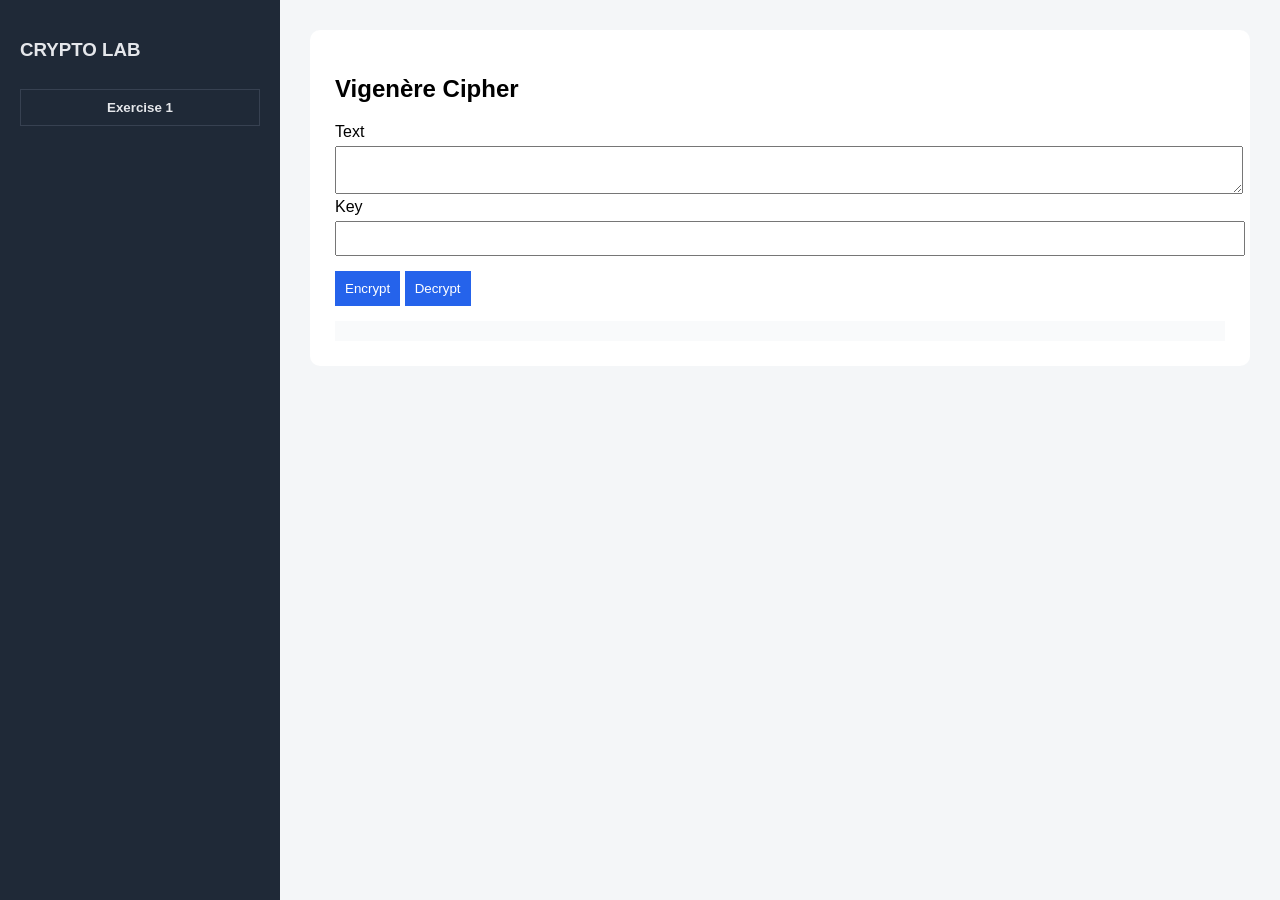
==== index.html @ 4bbce337 "ex1" ====
<!DOCTYPE html>
<html lang="en">
<head>
<meta charset="UTF-8">
<title>Crypto Lab</title>
<link rel="stylesheet" href="css/style.css">
</head>

<body>

<div class="sidebar">
  <h3>CRYPTO LAB</h3>
  <div class="dropdown" id="exercise1">
    <button class="dropdown-toggle" onclick="toggleDropdown('exercise1')">Exercise 1</button>
    <div class="dropdown-menu">
      <button class="topic-btn" onclick="selectTopic('vig','Vigenère', this)">Vigenère</button>
      <button class="topic-btn" onclick="selectTopic('aff','Affine', this)">Affine</button>
      <button class="topic-btn" onclick="selectTopic('pf','Playfair', this)">Playfair</button>
      <button class="topic-btn" onclick="selectTopic('fermat','Fermat', this)">Fermat</button>
    </div>
  </div>
</div>

<div class="content">

<!-- Vigenere -->
<div id="vig" class="cipher-box">
<h2>Vigenère Cipher</h2>
<label>Text</label>
<textarea id="vigText"></textarea>
<label>Key</label>
<input id="vigKey">
<button class="action" onclick="vigEncrypt()">Encrypt</button>
<button class="action" onclick="vigDecrypt()">Decrypt</button>
<div class="output" id="vigOut"></div>
</div>

<!-- Affine -->
<div id="aff" class="cipher-box">
<h2>Affine Cipher</h2>
<label>Text</label>
<textarea id="affText"></textarea>
<label>a</label>
<input id="aKey" type="number">
<label>b</label>
<input id="bKey" type="number">
<button class="action" onclick="affEncrypt()">Encrypt</button>
<button class="action" onclick="affDecrypt()">Decrypt</button>
<div class="output" id="affOut"></div>
</div>

<!-- Playfair -->
<div id="pf" class="cipher-box">
<h2>Playfair Cipher</h2>
<label>Text</label>
<textarea id="pfText"></textarea>
<label>Key</label>
<input id="pfKey">
<button class="action" onclick="pfEncrypt()">Encrypt</button>
<div class="output" id="pfOut"></div>
</div>

<!-- Fermat -->
<div id="fermat" class="cipher-box">
<h2>Fermat's Little Theorem</h2>
<label>a</label>
<input type="number" id="fermatA">
<label>Prime p</label>
<input type="number" id="fermatP">
<button class="action" onclick="runFermat()">Verify</button>
<div class="output" id="fermatResult"></div>
<div class="output" id="fermatSteps"></div>
</div>

</div>

<script src="js/main.js"></script>
<script src="js/vigenere.js"></script>
<script src="js/affine.js"></script>
<script src="js/playfair.js"></script>
<script src="js/fermat.js"></script>

</body>
</html>
---- css/style.css ----
:root {
  --bg-main: #f4f6f8;
  --bg-sidebar: #1f2937;
  --bg-card: #ffffff;
  --accent: #2563eb;
  --accent-hover: #1e40af;
  --border: #d1d5db;
  --text-light: #e5e7eb;
}

body {
  margin: 0;
  font-family: Arial;
  display: flex;
  height: 100vh;
  background: var(--bg-main);
}

.sidebar {
  width: 240px;
  background: var(--bg-sidebar);
  padding: 20px;
  color: var(--text-light);
}

.sidebar button {
  width: 100%;
  padding: 10px;
  margin: 10px 0;
  background: transparent;
  color: var(--text-light);
  border: 1px solid #374151;
  cursor: pointer;
}

.sidebar button:hover {
  background: var(--accent);
}

.dropdown {
  position: relative;
}

.dropdown-menu {
  display: none;
  margin-top: 8px;
}

.dropdown:hover .dropdown-menu {
  display: block;
}

.dropdown.open .dropdown-menu {
  display: block;
}

.dropdown-toggle {
  font-weight: 600;
}

.dropdown-menu .topic-btn {
  margin: 6px 0;
  border-color: #334155;
}

.dropdown-menu .topic-btn.active {
  background: var(--accent);
  border-color: var(--accent);
}

.content {
  flex: 1;
  padding: 30px;
}

.cipher-box {
  display: none;
  background: var(--bg-card);
  padding: 25px;
  border-radius: 10px;
}

textarea, input {
  width: 100%;
  padding: 8px;
  margin-top: 5px;
}

button.action {
  margin-top: 15px;
  padding: 10px;
  background: var(--accent);
  color: white;
  border: none;
  cursor: pointer;
}

.output {
  margin-top: 15px;
  background: #f9fafb;
  padding: 10px;
  white-space: pre-wrap;
  font-family: monospace;
}
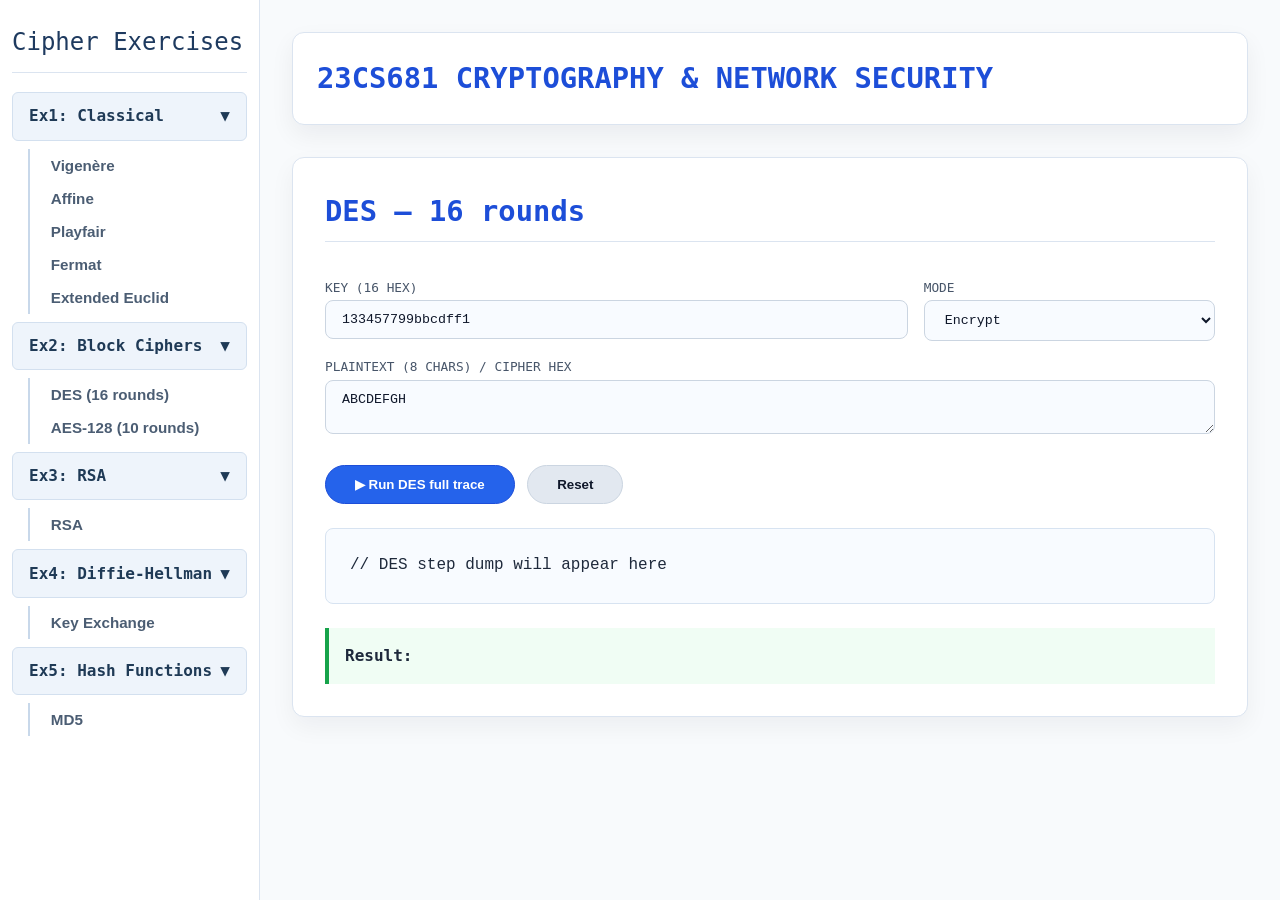
==== commit 18721981: "first commit" ====
--- a/index.html
+++ b/index.html
@@ -1,84 +1,181 @@
 <!DOCTYPE html>
 <html lang="en">
 <head>
-<meta charset="UTF-8">
-<title>Crypto Lab</title>
-<link rel="stylesheet" href="css/style.css">
+    <meta charset="UTF-8">
+    <meta name="viewport" content="width=device-width, initial-scale=1.0">
+    <title>DES · AES · Classical · RSA · complete step‑by‑step</title>
+    <link rel="stylesheet" href="css/styles.css">
 </head>
+<body>
+<div class="app">
+    <div class="sidebar">
+        <h2> Cipher Exercises</h2>
+        <div class="ex-group">
+            <div class="ex-header" onclick="toggleSub(this)">Ex1: Classical  <span class="arrow">▼</span></div>
+            <div class="submenu show">
+                <button class="cipher-btn" onclick="showCipher('vigenere')">Vigenère</button>
+                <button class="cipher-btn" onclick="showCipher('affine')">Affine</button>
+                <button class="cipher-btn" onclick="showCipher('playfair')">Playfair</button>
+                <button class="cipher-btn" onclick="showCipher('fermat')">Fermat</button>
+                <button class="cipher-btn" onclick="showCipher('euclid')">Extended Euclid</button>
+            </div>
+        </div>
+        <div class="ex-group">
+            <div class="ex-header" onclick="toggleSub(this)">Ex2: Block Ciphers  <span class="arrow">▼</span></div>
+            <div class="submenu show">
+                <button class="cipher-btn" onclick="showCipher('des')">DES (16 rounds)</button>
+                <button class="cipher-btn" onclick="showCipher('aes')">AES-128 (10 rounds)</button>
+            </div>
+        </div>
+        <div class="ex-group">
+            <div class="ex-header" onclick="toggleSub(this)">Ex3: RSA <span class="arrow">▼</span></div>
+            <div class="submenu show">
+                <button class="cipher-btn" onclick="showCipher('rsa')">RSA </button>
+            </div>
+        </div>
+        <div class="ex-group">
+            <div class="ex-header" onclick="toggleSub(this)">Ex4: Diffie-Hellman <span class="arrow">▼</span></div>
+            <div class="submenu show">
+                <button class="cipher-btn" onclick="showCipher('diffie')">Key Exchange</button>
+            </div>
+        </div>
+        <div class="ex-group">
+            <div class="ex-header" onclick="toggleSub(this)">Ex5: Hash Functions <span class="arrow">▼</span></div>
+            <div class="submenu show">
+                <button class="cipher-btn" onclick="showCipher('md5')">MD5</button>
+            </div>
+        </div>
+    </div>
 
-<body>
+    <div class="main">
+        <div class="header-panel">
+            <h1>23CS681 CRYPTOGRAPHY & NETWORK SECURITY</h1>
+        </div>
 
-<div class="sidebar">
-  <h3>CRYPTO LAB</h3>
-  <div class="dropdown" id="exercise1">
-    <button class="dropdown-toggle" onclick="toggleDropdown('exercise1')">Exercise 1</button>
-    <div class="dropdown-menu">
-      <button class="topic-btn" onclick="selectTopic('vig','Vigenère', this)">Vigenère</button>
-      <button class="topic-btn" onclick="selectTopic('aff','Affine', this)">Affine</button>
-      <button class="topic-btn" onclick="selectTopic('pf','Playfair', this)">Playfair</button>
-      <button class="topic-btn" onclick="selectTopic('fermat','Fermat', this)">Fermat</button>
+        <!-- ========== EX1: CLASSICAL  ========== -->
+        <!-- Vigenère -->
+        <div id="vigenere-box" class="cipher-box">
+            <h3>Vigenère Cipher</h3>
+            <label>Plaintext</label><input id="vig-text" value="CIPHER">
+            <label>Key (letters only)</label><input id="vig-key" value="KEY">
+            <button class="primary" onclick="vigenereEncrypt()">Encrypt</button>
+            <button onclick="vigenereDecrypt()">Decrypt</button>
+            <div id="vig-steps" class="steps-panel">// Vigenère steps</div>
+            <div id="vig-out" class="result-box">Result: </div>
+        </div>
+
+        <!-- Affine -->
+        <div id="affine-box" class="cipher-box">
+            <h3>Affine Cipher (encrypt only)</h3>
+            <label>a (must be coprime to 26)</label><input id="aff-a" value="9">
+            <label>b</label><input id="aff-b" value="6">
+            <label>Plaintext (A-Z)</label><textarea id="aff-text" rows="2">HELLO</textarea>
+            <button class="primary" onclick="affineEncrypt()">Encrypt</button>
+            <div id="aff-steps" class="steps-panel">// Affine steps</div>
+            <div id="aff-out" class="result-box">Result: </div>
+        </div>
+
+        <!-- Playfair -->
+        <div id="playfair-box" class="cipher-box">
+            <h3>Playfair Cipher (5x5 matrix)</h3>
+            <label>Keyword</label><input id="pf-key" value="MONARCHY">
+            <label>Plaintext (A-Z, no J)</label><textarea id="pf-text" rows="2">INSTRUMENTS</textarea>
+            <button class="primary" onclick="playfairEncrypt()">Encrypt</button>
+            <div id="pf-matrix" class="matrix-display"></div>
+            <div id="pf-steps" class="steps-panel">// Playfair steps</div>
+            <div id="pf-out" class="result-box">Result: </div>
+        </div>
+
+        <!-- Fermat -->
+        <div id="fermat-box" class="cipher-box">
+            <h3>Fermat's Little Theorem</h3>
+            <label>Prime p</label><input id="fer-p" value="13">
+            <label>Integer a (not multiple of p)</label><input id="fer-a" value="5">
+            <button class="primary" onclick="fermatCalc()">Compute a^(p-1) mod p</button>
+            <div id="fer-steps" class="steps-panel">// Fermat steps</div>
+            <div id="fer-out" class="result-box">Result: </div>
+        </div>
+
+        <!-- Extended Euclid -->
+        <div id="euclid-box" class="cipher-box">
+            <h3>Extended Euclidean Algorithm</h3>
+            <label>a</label><input id="euc-a" value="5432">
+            <label>b</label><input id="euc-b" value="46">
+            <button class="primary" onclick="computeEuclid()">Compute GCD & coefficients</button>
+            <div id="euc-steps" class="steps-panel">// Extended Euclid steps</div>
+            <div id="euc-out" class="result-box">Result: </div>
+        </div>
+
+        <!-- ========== EX2: DES  ========== -->
+        <div id="des-box" class="cipher-box active">
+            <h3>DES – 16 rounds </h3>
+            <div style="display:flex; gap:1rem;">
+                <div style="flex:2"><label>Key (16 hex)</label><input id="des-key" value="133457799bbcdff1"></div>
+                <div style="flex:1"><label>Mode</label><select id="des-mode"><option value="encrypt">Encrypt</option><option value="decrypt">Decrypt</option></select></div>
+            </div>
+            <label>Plaintext (8 chars) / cipher hex</label><textarea id="des-input" rows="2">ABCDEFGH</textarea>
+            <div class="btn-group">
+                <button class="primary" onclick="runDesFullTrace()">▶ Run DES full trace</button>
+                <button onclick="resetDesTrace()">Reset</button>
+            </div>
+            <div id="des-steps" class="steps-panel">// DES step dump will appear here</div>
+            <div id="des-out" class="result-box">Result: </div>
+        </div>
+
+        <!-- ========== EX2: AES-128  ========== -->
+        <div id="aes-box" class="cipher-box">
+            <h3>AES-128 – 10 rounds </h3>
+            <div style="display:flex; gap:1rem;">
+                <div style="flex:2"><label>Key (32 hex)</label><input id="aes-key" value="2b7e151628aed2a6abf7158809cf4f3c"></div>
+                <div style="flex:1"><label>Mode</label><select id="aes-mode"><option value="encrypt">Encrypt</option><option value="decrypt">Decrypt</option></select></div>
+            </div>
+            <label>Plaintext (16 bytes) / cipher hex</label><textarea id="aes-input" rows="2">Hello, AES-128!</textarea>
+            <div class="btn-group">
+                <button class="primary" onclick="runAesFullTrace()">▶ Run AES full trace</button>
+                <button onclick="resetAesTrace()">Reset</button>
+            </div>
+            <div id="aes-steps" class="steps-panel">// AES step dump (matrix & MixColumns detail) will appear here</div>
+            <div id="aes-out" class="result-box">Result: </div>
+        </div>
+
+        <!-- ========== EX3: RSA  ========== -->
+        <div id="rsa-box" class="cipher-box">
+            <h3>RSA </h3>
+            <label>Prime p</label><input id="rsa-p" value="61">
+            <label>Prime q</label><input id="rsa-q" value="53">
+            <label>Select e (coprime to φ)</label><input id="rsa-e" value="17">
+            <label>Message (number or text)</label><textarea id="rsa-m" rows="2">HELLO</textarea>
+            <button class="primary" onclick="runRSA()">▶ Run RSA full trace</button>
+            <div id="rsa-steps" class="steps-panel">// RSA steps will appear here</div>
+            <div id="rsa-out" class="result-box">Result: </div>
+        </div>
+
+        <!-- ========== EX4: DIFFIE-HELLMAN ========== -->
+        <div id="diffie-box" class="cipher-box">
+            <h3>Diffie-Hellman Key Exchange</h3>
+            <label>Public Prime (P)</label><input id="dh-p" value="23">
+            <label>Primitive Root (G)</label><input id="dh-g" value="5">
+            <label>Alice's Private Key (a)</label><input id="dh-a" value="6">
+            <label>Bob's Private Key (b)</label><input id="dh-b" value="15">
+            <div class="btn-group">
+                <button class="primary" onclick="runDiffieHellman()">Exchange Keys</button>
+                <button onclick="resetDiffieHellman()">Reset</button>
+            </div>
+            <div id="dh-steps" class="steps-panel">// Diffie-Hellman steps will appear here</div>
+            <div id="dh-out" class="result-box">Result: </div>
+        </div>
+
+        <!-- ========== EX5: MD5 ========== -->
+        <div id="md5-box" class="cipher-box">
+            <h3>MD5 Hash Function</h3>
+            <label>Message to Hash</label><input id="md5-message" value="hello world">
+            <button class="primary" onclick="computeMD5()">Compute MD5 Hash</button>
+            <div id="md5-steps" class="steps-panel">// MD5 steps</div>
+            <div id="md5-out" class="result-box">Result: </div>
+        </div>
     </div>
-  </div>
 </div>
 
-<div class="content">
-
-<!-- Vigenere -->
-<div id="vig" class="cipher-box">
-<h2>Vigenère Cipher</h2>
-<label>Text</label>
-<textarea id="vigText"></textarea>
-<label>Key</label>
-<input id="vigKey">
-<button class="action" onclick="vigEncrypt()">Encrypt</button>
-<button class="action" onclick="vigDecrypt()">Decrypt</button>
-<div class="output" id="vigOut"></div>
-</div>
-
-<!-- Affine -->
-<div id="aff" class="cipher-box">
-<h2>Affine Cipher</h2>
-<label>Text</label>
-<textarea id="affText"></textarea>
-<label>a</label>
-<input id="aKey" type="number">
-<label>b</label>
-<input id="bKey" type="number">
-<button class="action" onclick="affEncrypt()">Encrypt</button>
-<button class="action" onclick="affDecrypt()">Decrypt</button>
-<div class="output" id="affOut"></div>
-</div>
-
-<!-- Playfair -->
-<div id="pf" class="cipher-box">
-<h2>Playfair Cipher</h2>
-<label>Text</label>
-<textarea id="pfText"></textarea>
-<label>Key</label>
-<input id="pfKey">
-<button class="action" onclick="pfEncrypt()">Encrypt</button>
-<div class="output" id="pfOut"></div>
-</div>
-
-<!-- Fermat -->
-<div id="fermat" class="cipher-box">
-<h2>Fermat's Little Theorem</h2>
-<label>a</label>
-<input type="number" id="fermatA">
-<label>Prime p</label>
-<input type="number" id="fermatP">
-<button class="action" onclick="runFermat()">Verify</button>
-<div class="output" id="fermatResult"></div>
-<div class="output" id="fermatSteps"></div>
-</div>
-
-</div>
-
-<script src="js/main.js"></script>
-<script src="js/vigenere.js"></script>
-<script src="js/affine.js"></script>
-<script src="js/playfair.js"></script>
-<script src="js/fermat.js"></script>
-
+<script type="module" src="js/app.js"></script>
 </body>
 </html>
--- a/css/styles.css
+++ b/css/styles.css
@@ -0,0 +1,227 @@
+* { margin: 0; padding: 0; box-sizing: border-box; }
+
+body {
+    background: #f8fafc;
+    font-family: 'Segoe UI', Roboto, monospace;
+    color: #1e293b;
+    line-height: 1.5;
+}
+
+.app {
+    display: flex;
+    max-width: 1600px;
+    margin: 0 auto;
+}
+
+.sidebar {
+    width: 260px;
+    background: #ffffff;
+    border-right: 1px solid #dbe4f0;
+    padding: 1.5rem 0.75rem;
+    flex-shrink: 0;
+    height: 100vh;
+    overflow-y: auto;
+    position: sticky;
+    top: 0;
+}
+
+.sidebar h2 {
+    color: #1e3a5f;
+    border-bottom: 1px solid #dbe4f0;
+    padding-bottom: 0.75rem;
+    margin-bottom: 1.2rem;
+    font-weight: 500;
+}
+
+.ex-header {
+    background: #eef4fb;
+    border: 1px solid #d3e0ef;
+    padding: 0.7rem 1rem;
+    border-radius: 6px;
+    display: flex;
+    justify-content: space-between;
+    cursor: pointer;
+    margin: 0.5rem 0;
+    font-weight: 600;
+    color: #1f3a56;
+}
+
+.submenu {
+    margin-left: 1rem;
+    border-left: 2px solid #c8d8ea;
+    padding-left: 0.5rem;
+    display: none;
+}
+
+.submenu.show { display: block; }
+
+.cipher-btn {
+    width: 100%;
+    background: transparent;
+    border: none;
+    text-align: left;
+    padding: 0.5rem 0.8rem;
+    color: #4b5d73;
+    border-radius: 4px;
+    cursor: pointer;
+    font-size: 0.95rem;
+}
+
+.cipher-btn:hover { background: #e8f1fb; color: #0f172a; }
+
+.cipher-btn.active {
+    background: #dbeafe;
+    border-left: 4px solid #2563eb;
+    color: #0f172a;
+}
+
+.main {
+    flex: 1;
+    padding: 2rem;
+    max-width: 1200px;
+}
+
+.header-panel {
+    background: #ffffff;
+    border: 1px solid #dbe4f0;
+    padding: 1.5rem;
+    border-radius: 12px;
+    margin-bottom: 2rem;
+    box-shadow: 0 10px 25px rgba(15, 23, 42, 0.06);
+}
+
+.header-panel h1 { 
+    color: #1d4ed8; 
+    font-size: 1.8rem; 
+    font-weight: 600; 
+}
+
+.header-row { 
+    display: flex; 
+    gap: 2rem; 
+    color: #64748b; 
+    margin-top: 0.5rem; 
+}
+
+.cipher-box {
+    background: #ffffff;
+    border: 1px solid #dbe4f0;
+    padding: 2rem;
+    border-radius: 12px;
+    margin-top: 1.5rem;
+    display: none;
+    box-shadow: 0 10px 25px rgba(15, 23, 42, 0.05);
+}
+
+.cipher-box.active { display: block; }
+
+h3 { 
+    color: #1d4ed8; 
+    font-size: 1.8rem; 
+    margin-bottom: 1.2rem; 
+    border-bottom: 1px solid #dbe4f0; 
+    padding-bottom: 0.5rem; 
+}
+
+label { 
+    display: block; 
+    color: #475569; 
+    text-transform: uppercase; 
+    font-size: 0.8rem; 
+    margin: 1rem 0 0.2rem; 
+}
+
+input, textarea, select {
+    width: 100%;
+    background: #f8fbff;
+    border: 1px solid #cbd5e1;
+    color: #0f172a;
+    padding: 0.7rem 1rem;
+    border-radius: 8px;
+    font-family: 'Courier New', monospace;
+}
+
+.btn-group { 
+    display: flex; 
+    gap: 0.8rem; 
+    flex-wrap: wrap; 
+    margin: 1.5rem 0; 
+}
+
+button {
+    background: #e2e8f0;
+    border: 1px solid #cbd5e1;
+    color: #0f172a;
+    padding: 0.7rem 1.8rem;
+    border-radius: 30px;
+    font-weight: 600;
+    cursor: pointer;
+}
+
+button.primary { 
+    background: #2563eb; 
+    border-color: #1d4ed8; 
+    color: white; 
+}
+
+.steps-panel {
+    background: #f8fbff;
+    border: 1px solid #d7e3f1;
+    border-radius: 8px;
+    padding: 1.5rem;
+    font-family: 'Courier New', monospace;
+    white-space: pre-wrap;
+    line-height: 1.6;
+    max-height: 700px;
+    overflow: auto;
+    margin: 1.5rem 0;
+}
+
+.result-box {
+    background: #f0fdf4;
+    border-left: 4px solid #16a34a;
+    padding: 1rem;
+    font-weight: bold;
+}
+
+.matrix-display {
+    display: grid;
+    grid-template-columns: repeat(4, 1fr);
+    gap: 6px;
+    background: #eef4fb;
+    padding: 10px;
+    border-radius: 8px;
+    margin: 8px 0;
+    font-family: 'Courier New', monospace;
+}
+
+.matrix-cell {
+    background: #ffffff;
+    border: 1px solid #cbd5e1;
+    text-align: center;
+    padding: 4px;
+    border-radius: 4px;
+}
+
+.key-row { 
+    background: #fff7ed; 
+    padding: 0.8rem; 
+    margin: 0.5rem 0; 
+    border-left: 6px solid #f59e0b; 
+}
+
+table { 
+    width: 100%; 
+    border-collapse: collapse; 
+    margin: 10px 0; 
+    background: #ffffff; 
+}
+
+th, td { 
+    border: 1px solid #cbd5e1; 
+    padding: 6px; 
+    text-align: center; 
+    color: #1e293b; 
+}
+
+th { background: #e8f1fb; }
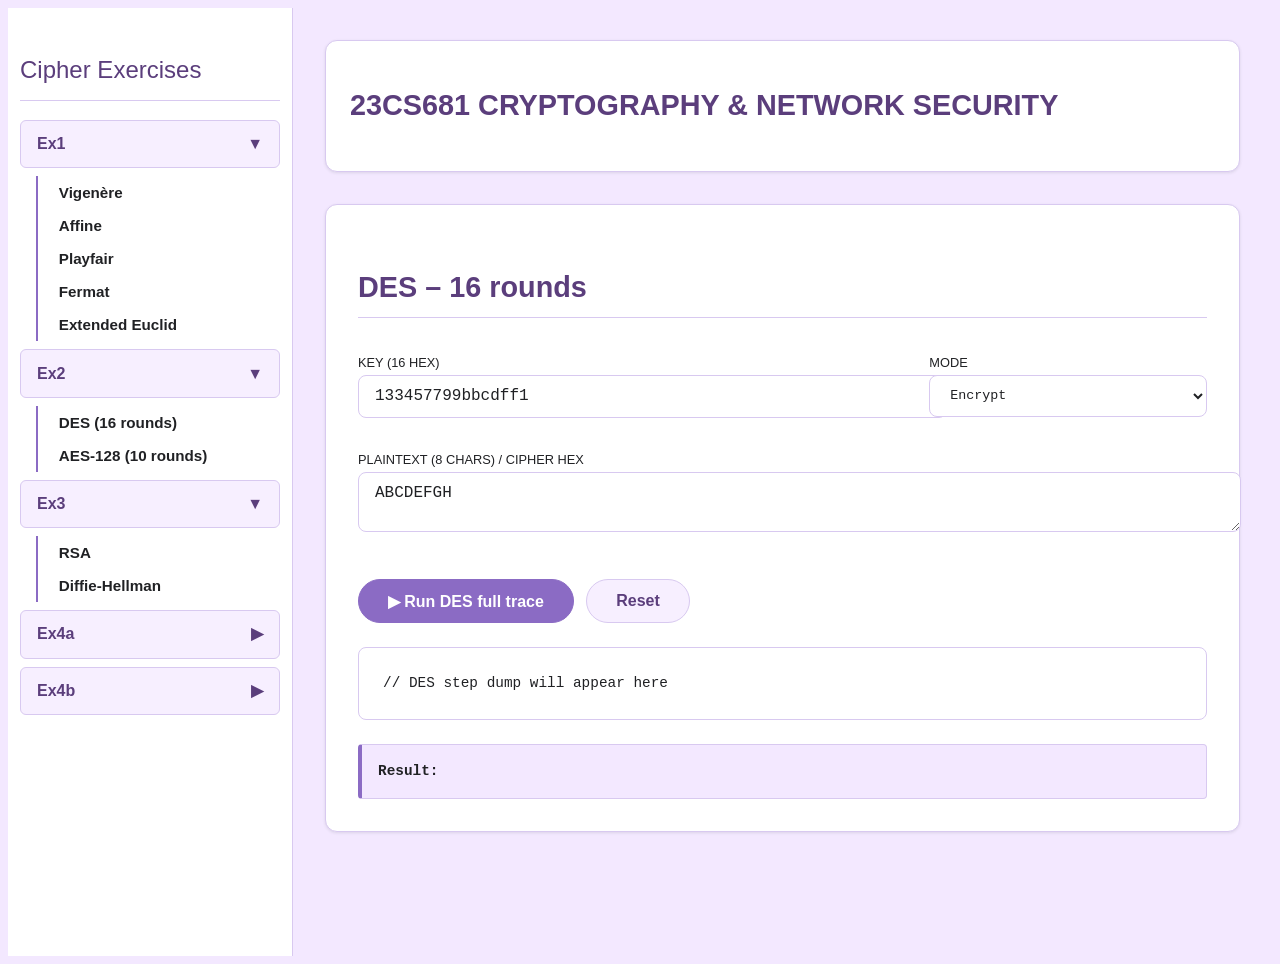
==== commit 4ab7a882: "Update index.html" ====
--- a/index.html
+++ b/index.html
@@ -4,14 +4,218 @@
     <meta charset="UTF-8">
     <meta name="viewport" content="width=device-width, initial-scale=1.0">
     <title>DES · AES · Classical · RSA · complete step‑by‑step</title>
-    <link rel="stylesheet" href="css/styles.css">
+    <style>
+        body {
+            background: #f3e8ff;
+            font-family: 'Roboto', sans-serif;
+            color: #202124;
+            line-height: 1.5;
+        }
+        .app {
+            display: flex;
+            max-width: 1600px;
+            margin: 0 auto;
+        }
+        .sidebar {
+            width: 260px;
+            background: #ffffff;
+            border-right: 1px solid #d8c9f0;
+            padding: 1.5rem 0.75rem;
+            flex-shrink: 0;
+            height: 100vh;
+            overflow-y: auto;
+            position: sticky;
+            top: 0;
+        }
+        .sidebar h2 {
+            color: #5b3e7c;
+            border-bottom: 1px solid #d8c9f0;
+            padding-bottom: 0.75rem;
+            margin-bottom: 1.2rem;
+            font-weight: 500;
+        }
+        .ex-header {
+            background: #f7efff;
+            border: 1px solid #d8c9f0;
+            padding: 0.7rem 1rem;
+            border-radius: 6px;
+            display: flex;
+            justify-content: space-between;
+            cursor: pointer;
+            margin: 0.5rem 0;
+            font-weight: 600;
+            color: #5b3e7c;
+        }
+        .submenu {
+            margin-left: 1rem;
+            border-left: 2px solid #8b6bc4;
+            padding-left: 0.5rem;
+            display: none;
+        }
+        .submenu.show { display: block; }
+        .cipher-btn {
+            width: 100%;
+            background: transparent;
+            border: none;
+            text-align: left;
+            padding: 0.5rem 0.8rem;
+            color: #202124;
+            border-radius: 4px;
+            cursor: pointer;
+            font-size: 0.95rem;
+        }
+        .cipher-btn:hover { background: #ede2ff; color: #5b3e7c; }
+        .cipher-btn.active {
+            background: #ede2ff;
+            border-left: 4px solid #8b6bc4;
+            color: #5b3e7c;
+        }
+        .main {
+            flex: 1;
+            padding: 2rem;
+            max-width: 1200px;
+        }
+        .header-panel {
+            background: #ffffff;
+            border: 1px solid #d8c9f0;
+            padding: 1.5rem;
+            border-radius: 12px;
+            margin-bottom: 2rem;
+            box-shadow: 0 1px 3px rgba(60, 64, 67, 0.12);
+        }
+        .header-panel h1 { color: #5b3e7c; font-size: 1.8rem; font-weight: 600; }
+        .header-row { display: flex; gap: 2rem; color: #5f6368; margin-top: 0.5rem; }
+        .cipher-box {
+            background: #ffffff;
+            border: 1px solid #d8c9f0;
+            padding: 2rem;
+            border-radius: 12px;
+            margin-top: 1.5rem;
+            display: none;
+            box-shadow: 0 1px 3px rgba(60, 64, 67, 0.12);
+        }
+        .cipher-box.active { display: block; }
+        h3 { color: #5b3e7c; font-size: 1.8rem; margin-bottom: 1.2rem; border-bottom: 1px solid #d8c9f0; padding-bottom: 0.5rem; }
+        label { display: block; color: #202124; text-transform: uppercase; font-size: 0.8rem; margin: 1rem 0 0.2rem; }
+        input, textarea {
+            width: 100%;
+            padding: 0.75rem;
+            border: 1px solid #d8c9f0;
+            border-radius: 4px;
+            font-size: 1rem;
+            margin-bottom: 1rem;
+            background: #ffffff;
+        }
+        .btn-group {
+            display: flex;
+            gap: 1rem;
+            margin-top: 1rem;
+        }
+        button {
+            padding: 0.75rem 1.5rem;
+            border: none;
+            border-radius: 4px;
+            cursor: pointer;
+            font-size: 1rem;
+            font-weight: 500;
+            background: #f7efff;
+            color: #5b3e7c;
+        }
+        .primary {
+            background: #8b6bc4;
+            color: #ffffff;
+        }
+        .primary:hover { background: #7b5bbf; }
+        .steps-panel, .result-box {
+            background: #ffffff;
+            border: 1px solid #d8c9f0;
+            padding: 1rem;
+            border-radius: 4px;
+            margin-top: 1rem;
+            font-family: 'Courier New', monospace;
+            font-size: 0.9rem;
+            white-space: pre-wrap;
+            max-height: 400px;
+            overflow-y: auto;
+        }
+        .matrix-cell {
+            display: inline-block;
+            width: 30px;
+            height: 30px;
+            border: 1px solid #d8c9f0;
+            text-align: center;
+            line-height: 30px;
+            margin: 2px;
+            background: #ffffff;
+            border-radius: 4px;
+        }
+        input, textarea, select {
+            width: 100%;
+            background: #ffffff;
+            border: 1px solid #d8c9f0;
+            color: #202124;
+            padding: 0.7rem 1rem;
+            border-radius: 8px;
+            font-family: 'Courier New', monospace;
+        }
+        .btn-group { display: flex; gap: 0.8rem; flex-wrap: wrap; margin: 1.5rem 0; }
+        button {
+            background: #f7efff;
+            border: 1px solid #d8c9f0;
+            color: #5b3e7c;
+            padding: 0.7rem 1.8rem;
+            border-radius: 30px;
+            font-weight: 600;
+            cursor: pointer;
+        }
+        button.primary { background: #8b6bc4; border-color: #8b6bc4; color: white; }
+        .steps-panel {
+            background: #ffffff;
+            border: 1px solid #d8c9f0;
+            border-radius: 8px;
+            padding: 1.5rem;
+            font-family: 'Courier New', monospace;
+            white-space: pre-wrap;
+            line-height: 1.6;
+            max-height: 700px;
+            overflow: auto;
+            margin: 1.5rem 0;
+        }
+        .result-box {
+            background: #f3e8ff;
+            border-left: 4px solid #8b6bc4;
+            padding: 1rem;
+            font-weight: bold;
+        }
+        .matrix-display {
+            display: grid;
+            grid-template-columns: repeat(4, 1fr);
+            gap: 6px;
+            background: #f7efff;
+            padding: 10px;
+            border-radius: 8px;
+            margin: 8px 0;
+            font-family: 'Courier New', monospace;
+        }
+        .matrix-cell {
+            background: #ffffff;
+            border: 1px solid #d8c9f0;
+            text-align: center;
+            padding: 4px;
+            border-radius: 4px;
+        }
+        .key-row { background: #f3e8ff; padding: 0.8rem; margin: 0.5rem 0; border-left: 6px solid #8b6bc4; }
+        table { width: 100%; border-collapse: collapse; margin: 10px 0; background: #ffffff; }
+        th, td { border: 1px solid #cbd5e1; padding: 6px; text-align: center; color: #1e293b; }
+        th { background: #ece0ff; }
+    </style>
 </head>
 <body>
 <div class="app">
     <div class="sidebar">
         <h2> Cipher Exercises</h2>
         <div class="ex-group">
-            <div class="ex-header" onclick="toggleSub(this)">Ex1: Classical  <span class="arrow">▼</span></div>
+            <div class="ex-header" onclick="toggleSub(this)">Ex1<span class="arrow">▼</span></div>
             <div class="submenu show">
                 <button class="cipher-btn" onclick="showCipher('vigenere')">Vigenère</button>
                 <button class="cipher-btn" onclick="showCipher('affine')">Affine</button>
@@ -21,36 +225,43 @@
             </div>
         </div>
         <div class="ex-group">
-            <div class="ex-header" onclick="toggleSub(this)">Ex2: Block Ciphers  <span class="arrow">▼</span></div>
+            <div class="ex-header" onclick="toggleSub(this)">Ex2<span class="arrow">▼</span></div>
             <div class="submenu show">
                 <button class="cipher-btn" onclick="showCipher('des')">DES (16 rounds)</button>
                 <button class="cipher-btn" onclick="showCipher('aes')">AES-128 (10 rounds)</button>
             </div>
         </div>
         <div class="ex-group">
-            <div class="ex-header" onclick="toggleSub(this)">Ex3: RSA <span class="arrow">▼</span></div>
+            <div class="ex-header" onclick="toggleSub(this)">Ex3<span class="arrow">▼</span></div>
             <div class="submenu show">
+                <!-- Replaced the two placeholder buttons with one full RSA button -->
                 <button class="cipher-btn" onclick="showCipher('rsa')">RSA </button>
             </div>
-        </div>
-        <div class="ex-group">
-            <div class="ex-header" onclick="toggleSub(this)">Ex4: Diffie-Hellman <span class="arrow">▼</span></div>
             <div class="submenu show">
-                <button class="cipher-btn" onclick="showCipher('diffie')">Key Exchange</button>
+                <button class="cipher-btn" onclick="showCipher('diffie')">Diffie-Hellman</button>
             </div>
         </div>
-        <div class="ex-group">
-            <div class="ex-header" onclick="toggleSub(this)">Ex5: Hash Functions <span class="arrow">▼</span></div>
-            <div class="submenu show">
+                <div class="ex-group">
+            <div class="ex-header" onclick="toggleSub(this)">Ex4a <span class="arrow">▶</span></div>
+            <div class="submenu">
                 <button class="cipher-btn" onclick="showCipher('md5')">MD5</button>
             </div>
         </div>
+        <div class="ex-group">
+            <div class="ex-header" onclick="toggleSub(this)">Ex4b <span class="arrow">▶</span></div>
+            <div class="submenu">
+                <button class="cipher-btn" onclick="showCipher('cmac')">CMAC</button>
+            </div>
+            
+        </div>
+
+
     </div>
 
     <div class="main">
         <div class="header-panel">
             <h1>23CS681 CRYPTOGRAPHY & NETWORK SECURITY</h1>
-        </div>
+                </div>
 
         <!-- ========== EX1: CLASSICAL  ========== -->
         <!-- Vigenère -->
@@ -165,17 +376,1092 @@
             <div id="dh-out" class="result-box">Result: </div>
         </div>
 
+        <!-- ========== EX4: CMAC ========== -->
+        <div id="cmac-box" class="cipher-box">
+            <h3>Message Authentication Code - CMAC</h3>
+            <label>Message</label><input id="cmac-message" value="hello">
+            <label>AES-128 Key (32 hex)</label><input id="cmac-key" value="2b7e151628aed2a6abf7158809cf4f3c">
+            <div class="btn-group">
+                <button class="primary" onclick="computeCMACUI()">Compute CMAC</button>
+                <button onclick="resetCMAC()">Reset</button>
+            </div>
+            <div id="cmac-steps" class="steps-panel">// CMAC steps will appear here</div>
+            <div id="cmac-out" class="result-box">Result: </div>
+        </div>
+
         <!-- ========== EX5: MD5 ========== -->
         <div id="md5-box" class="cipher-box">
             <h3>MD5 Hash Function</h3>
-            <label>Message to Hash</label><input id="md5-message" value="hello world">
-            <button class="primary" onclick="computeMD5()">Compute MD5 Hash</button>
-            <div id="md5-steps" class="steps-panel">// MD5 steps</div>
+            <label>Message</label><input id="md5-message" value="hello world">
+            <div class="btn-group">
+                <button class="primary" onclick="computeMD5UI()">Compute Hash</button>
+                <button onclick="resetMD5()">Reset</button>
+            </div>
+            <div id="md5-steps" class="steps-panel">// MD5 steps will appear here</div>
             <div id="md5-out" class="result-box">Result: </div>
         </div>
     </div>
 </div>
 
-<script type="module" src="js/app.js"></script>
+<script>
+    // ---------- SIDEBAR HELPERS ----------
+    function toggleSub(header) {
+        let s = header.nextElementSibling;
+        s.classList.toggle('show');
+        header.querySelector('.arrow').textContent = s.classList.contains('show') ? '▼' : '▶';
+    }
+    function showCipher(name) {
+        document.querySelectorAll('.cipher-box').forEach(b => b.classList.remove('active'));
+        document.getElementById(name + '-box')?.classList.add('active');
+        document.querySelectorAll('.cipher-btn').forEach(b => b.classList.remove('active'));
+        event.target.classList.add('active');
+        let names = {
+            vigenere: 'Vigenère', affine: 'Affine', playfair: 'Playfair',
+            fermat: 'Fermat', euclid: 'Euclid', des: 'DES (full trace)', aes: 'AES-128', cmac: 'CMAC',
+            rsa: 'RSA (full step‑by‑step)', md5: 'MD5 Hash Function'
+        };
+        document.getElementById('current-ex').innerText =
+            name === 'diffie' ? 'Diffie-Hellman Key Exchange' : (names[name] || name);
+    }
+
+    // ############################################################
+    // # EX1: CLASSICAL CIPHERS 
+    // ############################################################
+
+    // ---------- Vigenère ----------
+    function vigenereEncrypt() {
+        let text = document.getElementById('vig-text').value.toUpperCase().replace(/[^A-Z]/g, '');
+        let key = document.getElementById('vig-key').value.toUpperCase().replace(/[^A-Z]/g, '');
+        if (!key) { alert('Invalid key'); return; }
+        let steps = 'Vigenère encryption:\nText: ' + text + '\nKey: ' + key + '\n\n';
+        let result = '';
+        for (let i = 0; i < text.length; i++) {
+            let t = text.charCodeAt(i) - 65;
+            let k = key.charCodeAt(i % key.length) - 65;
+            let c = (t + k) % 26;
+            result += String.fromCharCode(c + 65);
+            steps += `${text[i]} (${t}) + ${key[i % key.length]} (${k}) = ${c} → ${result[i]}\n`;
+        }
+        document.getElementById('vig-steps').innerText = steps;
+        document.getElementById('vig-out').innerText = 'Ciphertext: ' + result;
+    }
+    function vigenereDecrypt() {
+        let text = document.getElementById('vig-text').value.toUpperCase().replace(/[^A-Z]/g, '');
+        let key = document.getElementById('vig-key').value.toUpperCase().replace(/[^A-Z]/g, '');
+        if (!key) { alert('Invalid key'); return; }
+        let steps = 'Vigenère decryption:\nCipher: ' + text + '\nKey: ' + key + '\n\n';
+        let result = '';
+        for (let i = 0; i < text.length; i++) {
+            let c = text.charCodeAt(i) - 65;
+            let k = key.charCodeAt(i % key.length) - 65;
+            let p = (c - k + 26) % 26;
+            result += String.fromCharCode(p + 65);
+            steps += `${text[i]} (${c}) - ${key[i % key.length]} (${k}) = ${p} → ${result[i]}\n`;
+        }
+        document.getElementById('vig-steps').innerText = steps;
+        document.getElementById('vig-out').innerText = 'Plaintext: ' + result;
+    }
+
+    // ---------- Affine ----------
+    function affineEncrypt() {
+        let a = parseInt(document.getElementById('aff-a').value);
+        let b = parseInt(document.getElementById('aff-b').value);
+        let text = document.getElementById('aff-text').value.toUpperCase().replace(/[^A-Z]/g, '');
+        if (!text) return;
+        function gcd(x,y) { return y ? gcd(y, x % y) : x; }
+        if (gcd(a,26) !== 1) { alert('a must be coprime to 26'); return; }
+        let steps = `Affine encryption: E(x) = (${a}*x + ${b}) mod 26\n\n`;
+        let result = '';
+        for (let i = 0; i < text.length; i++) {
+            let x = text.charCodeAt(i) - 65;
+            let val = (a * x + b) % 26;
+            result += String.fromCharCode(val + 65);
+            steps += `${text[i]} (x=${x}) → (${a}*${x}+${b}) mod 26 = ${val} → ${result[i]}\n`;
+        }
+        document.getElementById('aff-steps').innerText = steps;
+        document.getElementById('aff-out').innerText = 'Ciphertext: ' + result;
+    }
+
+    // ---------- Playfair ----------
+    function playfairEncrypt() {
+        let key = document.getElementById('pf-key').value.toUpperCase().replace(/[^A-Z]/g, '').replace(/J/g, 'I');
+        let plain = document.getElementById('pf-text').value.toUpperCase().replace(/[^A-Z]/g, '').replace(/J/g, 'I');
+        if (!key || !plain) return;
+
+        let seen = new Set();
+        let matrix = [];
+        let all = key + 'ABCDEFGHIKLMNOPQRSTUVWXYZ';
+        for (let ch of all) {
+            if (!seen.has(ch) && ch >= 'A' && ch <= 'Z' && ch !== 'J') {
+                seen.add(ch);
+                matrix.push(ch);
+            }
+        }
+        let matHtml = '';
+        for (let r = 0; r < 5; r++) {
+            for (let c = 0; c < 5; c++) {
+                matHtml += `<div class="matrix-cell">${matrix[r*5 + c]}</div>`;
+            }
+        }
+        document.getElementById('pf-matrix').innerHTML = matHtml;
+
+        let pairs = [];
+        for (let i = 0; i < plain.length; i += 2) {
+            let a = plain[i];
+            let b = (i+1 < plain.length) ? plain[i+1] : 'X';
+            if (a === b) b = 'X';
+            pairs.push([a, b]);
+        }
+
+        let steps = 'Playfair matrix built.\n\nDigraphs:\n';
+        let result = '';
+        for (let [a,b] of pairs) {
+            steps += `${a}${b} → `;
+            let r1 = Math.floor(matrix.indexOf(a)/5), c1 = matrix.indexOf(a)%5;
+            let r2 = Math.floor(matrix.indexOf(b)/5), c2 = matrix.indexOf(b)%5;
+            let na, nb;
+            if (r1 === r2) {
+                na = matrix[r1*5 + (c1+1)%5];
+                nb = matrix[r2*5 + (c2+1)%5];
+            } else if (c1 === c2) {
+                na = matrix[((r1+1)%5)*5 + c1];
+                nb = matrix[((r2+1)%5)*5 + c2];
+            } else {
+                na = matrix[r1*5 + c2];
+                nb = matrix[r2*5 + c1];
+            }
+            result += na + nb;
+            steps += `${na}${nb}\n`;
+        }
+        document.getElementById('pf-steps').innerText = steps;
+        document.getElementById('pf-out').innerText = 'Ciphertext: ' + result;
+    }
+
+    // ---------- Fermat ----------
+    function fermatCalc() {
+        let p = parseInt(document.getElementById('fer-p').value);
+        let a = parseInt(document.getElementById('fer-a').value);
+        if (p <= 1 || a % p === 0) { alert('p must be prime, a not multiple of p'); return; }
+        let steps = `Fermat: a^(p-1) ≡ 1 (mod p) for prime p\np = ${p}, a = ${a}\n\n`;
+        let exp = p-1;
+        let result = 1;
+        let base = a % p;
+        let e = exp;
+        steps += `Computing ${a}^${exp} mod ${p} using repeated squaring:\n`;
+        while (e > 0) {
+            if (e & 1) result = (result * base) % p;
+            base = (base * base) % p;
+            e >>= 1;
+        }
+        steps += `Result: ${a}^${exp} mod ${p} = ${result}\n`;
+        if (result === 1) steps += `\n✓ Fermat holds: ${a}^(${p}-1) ≡ 1 (mod ${p})`;
+        else steps += `\n✗ Not 1 – but p may not be prime.`;
+        document.getElementById('fer-steps').innerText = steps;
+        document.getElementById('fer-out').innerText = `${a}^${p-1} mod ${p} = ${result}`;
+    }
+
+    // ---------- Extended Euclid ----------
+    function computeEuclid() {
+        let a = parseInt(document.getElementById('euc-a').value);
+        let b = parseInt(document.getElementById('euc-b').value);
+        if (a < 0 || b < 0) { alert('positive integers only'); return; }
+        let steps = `Extended Euclidean Algorithm for (${a}, ${b})\n\n`;
+        let r0 = a, r1 = b, s0 = 1, s1 = 0, t0 = 0, t1 = 1;
+        steps += `i\tr\tq\ts\tt\n`;
+        steps += `0\t${r0}\t\t${s0}\t${t0}\n`;
+        steps += `1\t${r1}\t\t${s1}\t${t1}\n`;
+        let i = 2;
+        while (r1 !== 0) {
+            let q = Math.floor(r0 / r1);
+            let r2 = r0 % r1;
+            let s2 = s0 - q * s1;
+            let t2 = t0 - q * t1;
+            steps += `${i}\t${r2}\t${q}\t${s2}\t${t2}\n`;
+            r0 = r1; r1 = r2; s0 = s1; s1 = s2; t0 = t1; t1 = t2;
+            i++;
+        }
+        steps += `\nGCD = ${r0}\n`;
+        steps += `Coefficients: s = ${s0}, t = ${t0}\n`;
+        steps += `Check: ${a}*${s0} + ${b}*${t0} = ${a*s0 + b*t0}`;
+        document.getElementById('euc-steps').innerText = steps;
+        document.getElementById('euc-out').innerText = `GCD(${a},${b}) = ${r0}`;
+    }
+
+    // ############################################################
+    // # EX2: DES 
+    // ############################################################
+    const DES_IP = [58,50,42,34,26,18,10,2,60,52,44,36,28,20,12,4,62,54,46,38,30,22,14,6,64,56,48,40,32,24,16,8,57,49,41,33,25,17,9,1,59,51,43,35,27,19,11,3,61,53,45,37,29,21,13,5,63,55,47,39,31,23,15,7];
+    const DES_FP = [40,8,48,16,56,24,64,32,39,7,47,15,55,23,63,31,38,6,46,14,54,22,62,30,37,5,45,13,53,21,61,29,36,4,44,12,52,20,60,28,35,3,43,11,51,19,59,27,34,2,42,10,50,18,58,26,33,1,41,9,49,17,57,25];
+    const DES_E = [32,1,2,3,4,5,4,5,6,7,8,9,8,9,10,11,12,13,12,13,14,15,16,17,16,17,18,19,20,21,20,21,22,23,24,25,24,25,26,27,28,29,28,29,30,31,32,1];
+    const DES_P = [16,7,20,21,29,12,28,17,1,15,23,26,5,18,31,10,2,8,24,14,32,27,3,9,19,13,30,6,22,11,4,25];
+    const PC1 = [57,49,41,33,25,17,9,1,58,50,42,34,26,18,10,2,59,51,43,35,27,19,11,3,60,52,44,36,63,55,47,39,31,23,15,7,62,54,46,38,30,22,14,6,61,53,45,37,29,21,13,5,28,20,12,4];
+    const PC2 = [14,17,11,24,1,5,3,28,15,6,21,10,23,19,12,4,26,8,16,7,27,20,13,2,41,52,31,37,47,55,30,40,51,45,33,48,44,49,39,56,34,53,46,42,50,36,29,32];
+    const SHIFTS = [1,1,2,2,2,2,2,2,1,2,2,2,2,2,2,1];
+
+    function hex2bin(hex, bits) { return parseInt(hex,16).toString(2).padStart(bits,'0'); }
+
+    function runDesFullTrace() {
+        let key = document.getElementById('des-key').value.trim();
+        let input = document.getElementById('des-input').value.trim();
+        let mode = document.getElementById('des-mode').value;
+        let steps = " DES FULL TRACE \n";
+        steps += "\n>>> KEY SCHEDULE (16 subkeys) <<<\n";
+        let keyBin = '';
+        for(let i=0; i<16; i+=2) keyBin += hex2bin(key.substr(i,2),8);
+        steps += `Key bits (64): ${keyBin.match(/.{1,8}/g).join(' ')}\n`;
+        let key56 = PC1.map(i=>keyBin[i-1]).join('');
+        steps += `After PC‑1 (56 bits): ${key56.match(/.{1,7}/g).join(' ')}\n`;
+        let C = key56.slice(0,28), D = key56.slice(28);
+        steps += `C0 = ${C} , D0 = ${D}\n`;
+        let subkeys = [];
+        for(let r=1; r<=16; r++) {
+            C = C.slice(SHIFTS[r-1]) + C.slice(0,SHIFTS[r-1]);
+            D = D.slice(SHIFTS[r-1]) + D.slice(0,SHIFTS[r-1]);
+            let combined = C+D;
+            let key48 = PC2.map(i=>combined[i-1]).join('');
+            subkeys.push(key48);
+            steps += `Round ${r.toString().padStart(2)} shift ${SHIFTS[r-1]} → C${r} D${r} PC2 → subkey: ${key48.match(/.{1,6}/g).join(' ')}\n`;
+        }
+        steps += "\n\n>>> ENCRYPTION ROUNDS (IP, 16 rounds, FP) <<<\n";
+        let pt = input.padEnd(8,'\0').split('').map(c=>c.charCodeAt(0).toString(2).padStart(8,'0')).join('');
+        steps += `Plaintext bits (ASCII): ${pt.match(/.{1,8}/g).join(' ')}\n`;
+        let block = DES_IP.map(i=>pt[i-1]).join('');
+        steps += `After IP: ${block.match(/.{1,8}/g).join(' ')}\n`;
+        let L = block.slice(0,32), R = block.slice(32);
+        steps += `L0 = ${L.match(/.{1,8}/g).join(' ')}\nR0 = ${R.match(/.{1,8}/g).join(' ')}\n`;
+        for(let r=1; r<=16; r++) {
+            let key48 = subkeys[r-1];
+            steps += `\n----- ROUND ${r} -----\n`;
+            let exp = DES_E.map(i=>R[i-1]).join('');
+            steps += `Expanded R: ${exp.match(/.{1,6}/g).join(' ')}\n`;
+            let xor = '';
+            for(let i=0;i<48;i++) xor += exp[i] ^ key48[i];
+            steps += `XOR K${r} : ${xor.match(/.{1,6}/g).join(' ')}\n`;
+            let sOut = '';
+            for(let box=0; box<8; box++) {
+                let seg = xor.slice(box*6, box*6+6);
+                let row = parseInt(seg[0]+seg[5],2);
+                let col = parseInt(seg.slice(1,5),2);
+                let val = (row*16 + col) % 16;
+                sOut += val.toString(2).padStart(4,'0');
+                steps += ` S${box+1} input=${seg} row=${row} col=${col} → output ${val.toString(16).toUpperCase()} (${val.toString(2).padStart(4,'0')})\n`;
+            }
+            steps += `S‑box out (32 bits): ${sOut.match(/.{1,4}/g).join(' ')}\n`;
+            let pOut = DES_P.map(i=>sOut[i-1]).join('');
+            steps += `After P: ${pOut.match(/.{1,8}/g).join(' ')}\n`;
+            let newR = '';
+            for(let i=0;i<32;i++) newR += L[i] ^ pOut[i];
+            steps += `XOR with L → new R = ${newR.match(/.{1,8}/g).join(' ')}\n`;
+            L = R; R = newR;
+            steps += `L${r} = ${L.match(/.{1,8}/g).join(' ')}\nR${r} = ${R.match(/.{1,8}/g).join(' ')}\n`;
+        }
+        let preFinal = R + L;
+        steps += `\nBefore FP (R16+L16): ${preFinal.match(/.{1,8}/g).join(' ')}\n`;
+        let cipherBits = DES_FP.map(i=>preFinal[i-1]).join('');
+        steps += `After FP: ${cipherBits.match(/.{1,8}/g).join(' ')}\n`;
+        let cipherHex = '';
+        for(let i=0;i<64;i+=4) cipherHex += parseInt(cipherBits.slice(i,i+4),2).toString(16);
+        steps += `\n FINAL CIPHERTEXT (hex): ${cipherHex} \n`;
+        document.getElementById('des-steps').innerText = steps;
+        document.getElementById('des-out').innerText = 'Ciphertext: ' + cipherHex;
+    }
+    function resetDesTrace() {
+        document.getElementById('des-key').value = '133457799bbcdff1';
+        document.getElementById('des-input').value = 'ABCDEFGH';
+        document.getElementById('des-mode').value = 'encrypt';
+        document.getElementById('des-steps').innerText = '// DES step dump will appear here';
+        document.getElementById('des-out').innerText = 'Result: ';
+    }
+
+    // ############################################################
+    // # EX4: AES-CMAC
+    // ############################################################
+    function xorByteBlocks(a, b) {
+        return a.map((value, index) => value ^ b[index]);
+    }
+
+    function leftShift128(block) {
+        let out = new Array(16).fill(0);
+        let carry = 0;
+        for (let i = 15; i >= 0; i--) {
+            out[i] = ((block[i] << 1) & 0xff) | carry;
+            carry = (block[i] & 0x80) ? 1 : 0;
+        }
+        return out;
+    }
+
+    function generateAesCmacSubkeys(keyBytes) {
+        let zeroBlock = new Array(16).fill(0);
+        let l = aesEncryptBlock128(zeroBlock, keyBytes);
+        let k1 = leftShift128(l);
+        if (l[0] & 0x80) k1[15] ^= 0x87;
+
+        let k2 = leftShift128(k1);
+        if (k1[0] & 0x80) k2[15] ^= 0x87;
+
+        return { l, k1, k2 };
+    }
+
+    function padCmacBlock(block) {
+        let padded = block.slice();
+        padded.push(0x80);
+        while (padded.length < 16) padded.push(0x00);
+        return padded;
+    }
+
+    function computeCMAC(message, keyHex) {
+        if (!/^[0-9a-fA-F]{32}$/.test(keyHex)) {
+            throw new Error('AES-128 key must be exactly 32 hexadecimal characters.');
+        }
+
+        let keyBytes = hexToBytes(keyHex);
+        let msgBytes = Array.from(new TextEncoder().encode(message));
+        let steps = [];
+        let subkeys = generateAesCmacSubkeys(keyBytes);
+        let blockCount = Math.ceil(msgBytes.length / 16) || 1;
+        let blocks = [];
+
+        steps.push('Message authentication code');
+        steps.push('CMAC');
+        steps.push('');
+        steps.push('Aim: To implement AES based message authentication code.');
+        steps.push('');
+        steps.push(`Message bytes: ${msgBytes.length ? bytesToHex(msgBytes) : '(empty)'}`);
+        steps.push(`AES key: ${keyHex.toLowerCase()}`);
+        steps.push('');
+        steps.push(`L  = AES_K(0^128) = ${bytesToHex(subkeys.l)}`);
+        steps.push(`K1 = ${bytesToHex(subkeys.k1)}`);
+        steps.push(`K2 = ${bytesToHex(subkeys.k2)}`);
+
+        for (let i = 0; i < blockCount; i++) {
+            blocks.push(msgBytes.slice(i * 16, i * 16 + 16));
+        }
+
+        let last = blocks[blocks.length - 1];
+        if (msgBytes.length > 0 && last.length === 16) {
+            blocks[blocks.length - 1] = xorByteBlocks(last, subkeys.k1);
+            steps.push('');
+            steps.push('Final block is complete, so it is XORed with K1.');
+        } else {
+            let padded = padCmacBlock(last);
+            blocks[blocks.length - 1] = xorByteBlocks(padded, subkeys.k2);
+            steps.push('');
+            steps.push(`Final block is padded with 80 then zeros: ${bytesToHex(padded)}`);
+            steps.push('Padded final block is XORed with K2.');
+        }
+
+        let chainingValue = new Array(16).fill(0);
+
+        for (let i = 0; i < blocks.length; i++) {
+            let aesInput = xorByteBlocks(chainingValue, blocks[i]);
+            chainingValue = aesEncryptBlock128(aesInput, keyBytes);
+
+            steps.push('');
+            steps.push(`Block ${i + 1}`);
+            steps.push(`AES input : ${bytesToHex(aesInput)}`);
+            steps.push(`AES output: ${bytesToHex(chainingValue)}`);
+        }
+
+        let cmacValue = bytesToHex(chainingValue);
+        steps.push('');
+        steps.push(`CMAC value: ${cmacValue}`);
+
+        return { cmac: cmacValue, steps: steps.join('\n') };
+    }
+
+    function computeCMACUI() {
+        try {
+            let message = document.getElementById('cmac-message').value;
+            let key = document.getElementById('cmac-key').value.trim();
+            let result = computeCMAC(message, key);
+            document.getElementById('cmac-steps').innerText = result.steps;
+            document.getElementById('cmac-out').innerText = `Result: ${result.cmac}`;
+        } catch (err) {
+            alert(err.message);
+        }
+    }
+
+    function resetCMAC() {
+        document.getElementById('cmac-message').value = 'hello';
+        document.getElementById('cmac-key').value = '2b7e151628aed2a6abf7158809cf4f3c';
+        document.getElementById('cmac-steps').innerText = '// CMAC steps will appear here';
+        document.getElementById('cmac-out').innerText = 'Result: ';
+    }
+
+    // ############################################################
+    // # EX2: AES-128 
+    // ############################################################
+    const SBOX = [
+        0x63,0x7c,0x77,0x7b,0xf2,0x6b,0x6f,0xc5,0x30,0x01,0x67,0x2b,0xfe,0xd7,0xab,0x76,
+        0xca,0x82,0xc9,0x7d,0xfa,0x59,0x47,0xf0,0xad,0xd4,0xa2,0xaf,0x9c,0xa4,0x72,0xc0,
+        0xb7,0xfd,0x93,0x26,0x36,0x3f,0xf7,0xcc,0x34,0xa5,0xe5,0xf1,0x71,0xd8,0x31,0x15,
+        0x04,0xc7,0x23,0xc3,0x18,0x96,0x05,0x9a,0x07,0x12,0x80,0xe2,0xeb,0x27,0xb2,0x75,
+        0x09,0x83,0x2c,0x1a,0x1b,0x6e,0x5a,0xa0,0x52,0x3b,0xd6,0xb3,0x29,0xe3,0x2f,0x84,
+        0x53,0xd1,0x00,0xed,0x20,0xfc,0xb1,0x5b,0x6a,0xcb,0xbe,0x39,0x4a,0x4c,0x58,0xcf,
+        0xd0,0xef,0xaa,0xfb,0x43,0x4d,0x33,0x85,0x45,0xf9,0x02,0x7f,0x50,0x3c,0x9f,0xa8,
+        0x51,0xa3,0x40,0x8f,0x92,0x9d,0x38,0xf5,0xbc,0xb6,0xda,0x21,0x10,0xff,0xf3,0xd2,
+        0xcd,0x0c,0x13,0xec,0x5f,0x97,0x44,0x17,0xc4,0xa7,0x7e,0x3d,0x64,0x5d,0x19,0x73,
+        0x60,0x81,0x4f,0xdc,0x22,0x2a,0x90,0x88,0x46,0xee,0xb8,0x14,0xde,0x5e,0x0b,0xdb,
+        0xe0,0x32,0x3a,0x0a,0x49,0x06,0x24,0x5c,0xc2,0xd3,0xac,0x62,0x91,0x95,0xe4,0x79,
+        0xe7,0xc8,0x37,0x6d,0x8d,0xd5,0x4e,0xa9,0x6c,0x56,0xf4,0xea,0x65,0x7a,0xae,0x08,
+        0xba,0x78,0x25,0x2e,0x1c,0xa6,0xb4,0xc6,0xe8,0xdd,0x74,0x1f,0x4b,0xbd,0x8b,0x8a,
+        0x70,0x3e,0xb5,0x66,0x48,0x03,0xf6,0x0e,0x61,0x35,0x57,0xb9,0x86,0xc1,0x1d,0x9e,
+        0xe1,0xf8,0x98,0x11,0x69,0xd9,0x8e,0x94,0x9b,0x1e,0x87,0xe9,0xce,0x55,0x28,0xdf,
+        0x8c,0xa1,0x89,0x0d,0xbf,0xe6,0x42,0x68,0x41,0x99,0x2d,0x0f,0xb0,0x54,0xbb,0x16
+    ];
+    const RCON = [0x01,0x02,0x04,0x08,0x10,0x20,0x40,0x80,0x1b,0x36];
+
+    function hexToBytes(h) { let b=[]; for(let i=0;i<h.length;i+=2) b.push(parseInt(h.substr(i,2),16)); return b; }
+    function bytesToHex(b) { return b.map(x=>x.toString(16).padStart(2,'0')).join(''); }
+
+    function matrixString(arr, title) {
+        let s = title ? `\n${title} (col major):\n` : '';
+        for(let row=0; row<4; row++) {
+            s += ' [ ';
+            for(let col=0; col<4; col++) {
+                s += arr[row + 4*col].toString(16).padStart(2,'0') + ' ';
+            }
+            s += ']\n';
+        }
+        return s;
+    }
+
+    function mixColumn(col) {
+        let a = col.slice();
+        const xtime = (x) => ((x << 1) ^ ((x & 0x80) ? 0x1b : 0)) & 0xff;
+        let b = [
+            xtime(a[0]) ^ xtime(a[1]) ^ a[1] ^ a[2] ^ a[3],
+            a[0] ^ xtime(a[1]) ^ xtime(a[2]) ^ a[2] ^ a[3],
+            a[0] ^ a[1] ^ xtime(a[2]) ^ xtime(a[3]) ^ a[3],
+            xtime(a[0]) ^ a[0] ^ a[1] ^ a[2] ^ xtime(a[3])
+        ];
+        return b;
+    }
+
+    function aesKeyExpansion128(keyBytes) {
+        let w = [];
+        for (let i = 0; i < 4; i++) w.push(keyBytes.slice(i * 4, i * 4 + 4));
+
+        for (let i = 4; i < 44; i++) {
+            let temp = w[i - 1].slice();
+            if (i % 4 === 0) {
+                temp = [temp[1], temp[2], temp[3], temp[0]];
+                temp = temp.map(b => SBOX[b]);
+                temp[0] ^= RCON[i / 4 - 1];
+            }
+
+            let newWord = [];
+            for (let j = 0; j < 4; j++) newWord[j] = w[i - 4][j] ^ temp[j];
+            w.push(newWord);
+        }
+
+        return w;
+    }
+
+    function aesShiftRows(state) {
+        let shifted = new Array(16);
+        for (let row = 0; row < 4; row++) {
+            for (let col = 0; col < 4; col++) {
+                shifted[row + 4 * col] = state[row + 4 * ((col + row) % 4)];
+            }
+        }
+        return shifted;
+    }
+
+    function aesMixColumnsState(state) {
+        let mixedState = new Array(16);
+        for (let col = 0; col < 4; col++) {
+            let colBytes = [state[4 * col], state[1 + 4 * col], state[2 + 4 * col], state[3 + 4 * col]];
+            let mixed = mixColumn(colBytes);
+            for (let row = 0; row < 4; row++) mixedState[row + 4 * col] = mixed[row];
+        }
+        return mixedState;
+    }
+
+    function aesEncryptBlock128(blockBytes, keyBytes) {
+        if (blockBytes.length !== 16) throw new Error('AES block must be exactly 16 bytes.');
+        if (keyBytes.length !== 16) throw new Error('AES-128 key must be exactly 16 bytes.');
+
+        let w = aesKeyExpansion128(keyBytes);
+        let state = blockBytes.slice();
+        let roundKey = w.slice(0, 4).flat();
+
+        for (let i = 0; i < 16; i++) state[i] ^= roundKey[i];
+
+        for (let r = 1; r <= 10; r++) {
+            for (let i = 0; i < 16; i++) state[i] = SBOX[state[i]];
+            state = aesShiftRows(state);
+            if (r < 10) state = aesMixColumnsState(state);
+
+            roundKey = w.slice(r * 4, r * 4 + 4).flat();
+            for (let i = 0; i < 16; i++) state[i] ^= roundKey[i];
+        }
+
+        return state;
+    }
+
+    function runAesFullTrace() {
+        let keyHex = document.getElementById('aes-key').value.trim();
+        let input = document.getElementById('aes-input').value.trim();
+        let mode = document.getElementById('aes-mode').value;
+        let steps = " AES-128 ENHANCED TRACE \n";
+
+        steps += "\n>>> KEY EXPANSION (internal steps + subword/rotword/rcon) <<<\n";
+        let keyBytes = hexToBytes(keyHex);
+        let w = [];
+        for(let i=0;i<4;i++) w.push(keyBytes.slice(i*4,i*4+4));
+        steps += `Initial w[0..3] as 4 words:\n w0=${bytesToHex(w[0])} w1=${bytesToHex(w[1])} w2=${bytesToHex(w[2])} w3=${bytesToHex(w[3])}\n`;
+        for(let i=4;i<44;i++) {
+            let temp = w[i-1].slice();
+            if(i%4===0) {
+                let orig = temp.slice();
+                temp = [temp[1],temp[2],temp[3],temp[0]];
+                steps += ` rotword(${bytesToHex(orig)}) = ${bytesToHex(temp)}\n`;
+                let beforeSub = temp.slice();
+                temp = temp.map(b=>SBOX[b]);
+                steps += ` subword(${bytesToHex(beforeSub)}) = ${bytesToHex(temp)}\n`;
+                let rconVal = RCON[i/4-1];
+                steps += ` rcon[${i/4}] = 0x${rconVal.toString(16).padStart(2,'0')}\n`;
+                temp[0] ^= rconVal;
+                steps += ` after XOR rcon: ${bytesToHex(temp)}\n`;
+            }
+            let newW = [];
+            for(let j=0;j<4;j++) newW[j] = w[i-4][j] ^ temp[j];
+            w.push(newW);
+            steps += ` w[${i}] = w[${i-4}] XOR temp → ${bytesToHex(newW)}\n`;
+        }
+        steps += "\n>>> ROUND KEYS (11 rounds) <<<\n";
+        for(let r=0;r<=10;r++) {
+            let rk = w.slice(r*4, r*4+4).flat();
+            steps += `round key ${r}: ${bytesToHex(rk)}\n`;
+        }
+
+        steps += "\n>>> ENCRYPTION PROCESS (10 rounds) with matrix state and MixColumns detail <<<\n";
+        let ptBytes = new TextEncoder().encode(input.padEnd(16,'\0')).slice(0,16);
+        steps += `Plaintext bytes: ${bytesToHex(Array.from(ptBytes))}\n`;
+        let state = Array.from(ptBytes);
+        steps += matrixString(state, "Initial state (column-major)");
+
+        let roundKey = w.slice(0,4).flat();
+        steps += `\nAddRoundKey 0 with key: ${bytesToHex(roundKey)}\n`;
+        for(let i=0;i<16;i++) state[i] ^= roundKey[i];
+        steps += matrixString(state, "After initial AddRoundKey");
+
+        for(let r=1; r<=10; r++) {
+            steps += `\n========== ROUND ${r} ==========\n`;
+
+            let oldState = state.slice();
+            for(let i=0;i<16;i++) state[i] = SBOX[state[i]];
+            steps += `SubBytes (S-box):\n from: ${bytesToHex(oldState)}\n to : ${bytesToHex(state)}\n`;
+            steps += matrixString(state, "After SubBytes");
+
+            let afterSR = new Array(16);
+            for(let row=0;row<4;row++) {
+                for(let col=0;col<4;col++) {
+                    afterSR[row + 4*col] = state[row + 4*((col + row) % 4)];
+                }
+            }
+            steps += `ShiftRows:\n from: ${bytesToHex(state)}\n to : ${bytesToHex(afterSR)}\n`;
+            steps += matrixString(afterSR, "After ShiftRows");
+
+            if(r < 10) {
+                let beforeMC = afterSR.slice();
+                let afterMC = new Array(16);
+                steps += `\n--- MixColumns detailed (each column) ---\n`;
+                for(let col=0; col<4; col++) {
+                    let colBytes = [beforeMC[0+4*col], beforeMC[1+4*col], beforeMC[2+4*col], beforeMC[3+4*col]];
+                    let mixed = mixColumn(colBytes);
+                    steps += ` column ${col} input : [${colBytes.map(b=>'0x'+b.toString(16).padStart(2,'0')).join(' ')}]\n`;
+                    steps += ` output: [${mixed.map(b=>'0x'+b.toString(16).padStart(2,'0')).join(' ')}]\n`;
+                    for(let row=0; row<4; row++) afterMC[row+4*col] = mixed[row];
+                }
+                steps += `MixColumns result: ${bytesToHex(afterMC)}\n`;
+                state = afterMC;
+                steps += matrixString(state, "After MixColumns");
+            } else {
+                state = afterSR;
+            }
+
+            roundKey = w.slice(r*4, r*4+4).flat();
+            steps += `\nAddRoundKey ${r} with key: ${bytesToHex(roundKey)}\n`;
+            for(let i=0;i<16;i++) state[i] ^= roundKey[i];
+            steps += matrixString(state, `After AddRoundKey ${r}`);
+        }
+
+        let cipherHex = bytesToHex(state);
+        steps += `\n FINAL CIPHERTEXT: ${cipherHex} \n`;
+        document.getElementById('aes-steps').innerText = steps;
+        document.getElementById('aes-out').innerText = 'Ciphertext: ' + cipherHex;
+    }
+    function resetAesTrace() {
+        document.getElementById('aes-key').value = '2b7e151628aed2a6abf7158809cf4f3c';
+        document.getElementById('aes-input').value = 'Hello, AES-128!';
+        document.getElementById('aes-mode').value = 'encrypt';
+        document.getElementById('aes-steps').innerText = '// AES step dump (matrix & MixColumns detail) will appear here';
+        document.getElementById('aes-out').innerText = 'Result: ';
+    }
+
+    // ############################################################
+    // # EX3: RSA 
+    // ############################################################
+
+    //  prime check
+    function isPrime(num) {
+        if (num <= 1) return false;
+        for (let i = 2; i <= Math.sqrt(num); i++)
+            if (num % i == 0) return false;
+        return true;
+    }
+
+    // Euclidean division steps (returns HTML string)
+    function gcdStepsHTML(a, b) {
+        let html = "<h3 style='color:#a78bfa;'>Euclidean division steps</h3>";
+        html += "<table><tr><th>a</th><th>b</th><th>q</th><th>r</th></tr>";
+        let r0 = a, r1 = b;
+        while (r1 != 0) {
+            let q = Math.floor(r0 / r1);
+            let r = r0 % r1;
+            html += `<tr><td>${r0}</td><td>${r1}</td><td>${q}</td><td>${r}</td></tr>`;
+            r0 = r1;
+            r1 = r;
+        }
+        html += "</table>";
+        return html;
+    }
+
+    // Extended Euclidean algorithm (returns HTML string with table and d)
+    function extendedEuclidHTML(phi, e) {
+        let r1 = phi, r2 = e;
+        let s1 = 1, s2 = 0;
+        let t1 = 0, t2 = 1;
+
+        let html = "<h3 style='color:#a78bfa;'>Extended Euclidean table</h3>";
+        html += "<table><tr><th>step</th><th>r</th><th>q</th><th>s</th><th>t</th></tr>";
+        let step = 0;
+        html += `<tr><td>${step}</td><td>${r1}</td><td>-</td><td>${s1}</td><td>${t1}</td></tr>`;
+        step++;
+        html += `<tr><td>${step}</td><td>${r2}</td><td>-</td><td>${s2}</td><td>${t2}</td></tr>`;
+
+        while (r2 != 0) {
+            let q = Math.floor(r1 / r2);
+            let r = r1 - q * r2;
+            let s = s1 - q * s2;
+            let t = t1 - q * t2;
+            step++;
+            html += `<tr><td>${step}</td><td>${r}</td><td>${q}</td><td>${s}</td><td>${t}</td></tr>`;
+            r1 = r2; r2 = r;
+            s1 = s2; s2 = s;
+            t1 = t2; t2 = t;
+        }
+        html += "</table>";
+        // d is t1 (may be negative, adjust later)
+        return { d: t1, html: html };
+    }
+
+    // Fast exponentiation with detailed steps (returns HTML string and final value)
+    function fastExpDetailed(base, exp, mod) {
+        let binary = exp.toString(2);
+        let html = `<h4 style='color:#f59e0b;'>${base}^${exp} mod ${mod}</h4>`;
+        html += `Binary of ${exp} = ${binary}<br><br>`;
+        html += "<b>Step 1: Compute powers</b><br>";
+
+        let current = BigInt(base) % BigInt(mod);
+        let m = BigInt(mod);
+        let powers = [];
+
+        for (let i = 0; i < binary.length; i++) {
+            let powerVal = (current % m).toString();
+            powers.push(powerVal);
+            html += `${base}^2^${i} mod ${mod} = ${powerVal}<br>`;
+            current = (current * current) % m;
+        }
+
+        html += "<br><b>Step 2: Multiply selected powers</b><br>(";
+        let final = 1n;
+        for (let i = 0; i < binary.length; i++) {
+            if (binary[binary.length - 1 - i] === "1") {
+                html += powers[i] + " × ";
+                final = (final * BigInt(powers[i])) % m;
+            }
+        }
+        html = html.slice(0, -3); // remove trailing ' × '
+        html += ") mod " + mod + "<br>";
+        html += `<b>Final result = ${final.toString()}</b><br>`;
+        return { value: Number(final), html: html };
+    }
+
+    function runRSA() {
+        let p = parseInt(document.getElementById('rsa-p').value);
+        let q = parseInt(document.getElementById('rsa-q').value);
+        let e = parseInt(document.getElementById('rsa-e').value);
+        let message = document.getElementById('rsa-m').value.trim();
+
+        if (!isPrime(p) || !isPrime(q)) {
+            alert("p and q must be prime numbers!");
+            return;
+        }
+
+        let n = p * q;
+        let phi = (p - 1) * (q - 1);
+
+        let steps = "<span style='color:#a78bfa; font-size:1.4rem;'>RSA </span><br><br>";
+        steps += `<b>1. Compute n</b> : n = ${p} × ${q} = ${n}<br>`;
+        steps += `<b>2. Compute φ(n)</b> : φ = (${p}-1)(${q}-1) = ${phi}<br><br>`;
+        steps += `<b>3. Check gcd(e, φ)</b> with e = ${e}<br>`;
+        steps += gcdStepsHTML(phi, e);
+        // check gcd result (we need to extract gcd from the last remainder of gcdSteps)
+        // simpler: compute gcd directly
+        let gcd = (a, b) => b === 0 ? a : gcd(b, a % b);
+        if (gcd(phi, e) !== 1) {
+            steps += "<br><span style='color:#f87171;'>e is not coprime with φ(n). Choose another e.</span>";
+            document.getElementById('rsa-steps').innerHTML = steps;
+            document.getElementById('rsa-out').innerText = 'Error: e not valid';
+            return;
+        }
+        steps += `<br> gcd = 1 → e is valid.<br>`;
+
+        steps += `<b>4. Find d (private exponent) using extended Euclid</b><br>`;
+        let ee = extendedEuclidHTML(phi, e);
+        let d = ee.d;
+        if (d < 0) d += phi; // make positive
+        steps += ee.html;
+        steps += `<br>d = ${d} (after making positive)<br>`;
+        steps += `<b>Public key</b> : (${e}, ${n})<br>`;
+        steps += `<b>Private key</b>: (${d}, ${n})<br><br>`;
+
+        // Determine if message is numeric or text
+        let finalResultText = "";
+        if (!isNaN(message) && message !== "") {
+            // numeric message
+            let M = parseInt(message);
+            steps += `<h3 style='color:#a78bfa;'>Encryption (numeric)</h3>`;
+            let enc = fastExpDetailed(M, e, n);
+            steps += enc.html;
+            steps += `<h3 style='color:#a78bfa;'>Decryption</h3>`;
+            let dec = fastExpDetailed(enc.value, d, n);
+            steps += dec.html;
+            finalResultText = `Ciphertext: ${enc.value} → Decrypted: ${dec.value}`;
+        } else {
+            // text mode
+            steps += `<h3 style='color:#a78bfa;'>TEXT MODE – processing each character</h3>`;
+            let cipherChars = [];
+            let plainChars = [];
+            for (let i = 0; i < message.length; i++) {
+                let ascii = message.charCodeAt(i);
+                steps += `<hr><b>Character '${message[i]}' (ASCII ${ascii})</b><br>`;
+                let enc = fastExpDetailed(ascii, e, n);
+                steps += enc.html;
+                let dec = fastExpDetailed(enc.value, d, n);
+                steps += dec.html;
+                cipherChars.push(enc.value);
+                plainChars.push(String.fromCharCode(dec.value));
+            }
+            let cipherText = cipherChars.join(' ');
+            let recovered = plainChars.join('');
+            steps += `<hr><b>Final cipher values</b> : ${cipherText}<br>`;
+            steps += `<b>Recovered text</b> : ${recovered}<br>`;
+            finalResultText = `Ciphertext (numbers): ${cipherText} → Decrypted text: ${recovered}`;
+        }
+
+        document.getElementById('rsa-steps').innerHTML = steps;
+        document.getElementById('rsa-out').innerText = 'Result: ' + finalResultText;
+    }
+
+    function modPow(base, exp, mod) {
+        let result = 1n;
+        let b = BigInt(base) % BigInt(mod);
+        let e = BigInt(exp);
+        let m = BigInt(mod);
+
+        while (e > 0n) {
+            if (e & 1n) result = (result * b) % m;
+            b = (b * b) % m;
+            e >>= 1n;
+        }
+
+        return result;
+    }
+
+    function runDiffieHellman() {
+        let p = parseInt(document.getElementById('dh-p').value);
+        let g = parseInt(document.getElementById('dh-g').value);
+        let a = parseInt(document.getElementById('dh-a').value);
+        let b = parseInt(document.getElementById('dh-b').value);
+
+        if ([p, g, a, b].some(Number.isNaN)) {
+            alert('Enter valid numeric values for P, G, a and b.');
+            return;
+        }
+        if (p <= 1 || g <= 0 || a <= 0 || b <= 0) {
+            alert('P must be greater than 1, and G, a, b must be positive.');
+            return;
+        }
+
+        let alicePublic = modPow(g, a, p);
+        let bobPublic = modPow(g, b, p);
+        let aliceSecret = modPow(bobPublic, a, p);
+        let bobSecret = modPow(alicePublic, b, p);
+
+        let steps = " DIFFIE-HELLMAN KEY EXCHANGE \n\n" ;
+        steps += `Public values:\nP = ${p}\nG = ${g}\n\n`;
+        steps += `Private keys:\nAlice chooses a = ${a}\nBob chooses b = ${b}\n\n`;
+        steps += "Step 1: Compute public keys\n";
+        steps += `Alice computes A = G^a mod P = ${g}^${a} mod ${p} = ${alicePublic}\n`;
+        steps += `Bob computes B = G^b mod P = ${g}^${b} mod ${p} = ${bobPublic}\n\n`;
+        steps += "Step 2: Exchange public keys\n";
+        steps += `Alice sends A = ${alicePublic}\n`;
+        steps += `Bob sends B = ${bobPublic}\n\n`;
+        steps += "Step 3: Compute shared secret\n";
+        steps += `Alice computes K = B^a mod P = ${bobPublic}^${a} mod ${p} = ${aliceSecret}\n`;
+        steps += `Bob computes K = A^b mod P = ${alicePublic}^${b} mod ${p} = ${bobSecret}\n\n`;
+        steps += aliceSecret === bobSecret
+            ? `Shared secret established successfully: K = ${aliceSecret}`
+            : `Mismatch detected: Alice=${aliceSecret}, Bob=${bobSecret}`;
+
+        document.getElementById('dh-steps').innerText = steps;
+        document.getElementById('dh-out').innerText =
+            aliceSecret === bobSecret
+                ? `Result: Shared secret key = ${aliceSecret} (A = ${alicePublic}, B = ${bobPublic})`
+                : 'Result: Error - computed secrets do not match';
+    }
+
+    function resetDiffieHellman() {
+        document.getElementById('dh-p').value = '23';
+        document.getElementById('dh-g').value = '5';
+        document.getElementById('dh-a').value = '6';
+        document.getElementById('dh-b').value = '15';
+        document.getElementById('dh-steps').innerText = '// Diffie-Hellman steps will appear here';
+        document.getElementById('dh-out').innerText = 'Result: ';
+    }
+
+    // ---------- MD5 Functions ----------
+    function addUnsigned(lX, lY) {
+        var lX4, lY4, lX8, lY8, lResult;
+        lX8 = (lX & 0x80000000);
+        lY8 = (lY & 0x80000000);
+        lX4 = (lX & 0x40000000);
+        lY4 = (lY & 0x40000000);
+        lResult = (lX & 0x3FFFFFFF) + (lY & 0x3FFFFFFF);
+        if (lX4 & lY4) {
+            return (lResult ^ 0x80000000 ^ lX8 ^ lY8);
+        }
+        if (lX4 | lY4) {
+            if (lResult & 0x40000000) {
+                return (lResult ^ 0xC0000000 ^ lX8 ^ lY8);
+            } else {
+                return (lResult ^ 0x40000000 ^ lX8 ^ lY8);
+            }
+        } else {
+            return (lResult ^ lX8 ^ lY8);
+        }
+    }
+
+    function leftRotate(value, shift) {
+        return (value << shift) | (value >>> (32 - shift));
+    }
+
+    function F(x, y, z) { return (x & y) | (~x & z); }
+    function G(x, y, z) { return (x & z) | (y & ~z); }
+    function H(x, y, z) { return x ^ y ^ z; }
+    function I(x, y, z) { return y ^ (x | ~z); }
+
+    function FF(a, b, c, d, x, s, ac) {
+        a = addUnsigned(a, addUnsigned(addUnsigned(F(b, c, d), x), ac));
+        return addUnsigned(leftRotate(a, s), b);
+    }
+
+    function GG(a, b, c, d, x, s, ac) {
+        a = addUnsigned(a, addUnsigned(addUnsigned(G(b, c, d), x), ac));
+        return addUnsigned(leftRotate(a, s), b);
+    }
+
+    function HH(a, b, c, d, x, s, ac) {
+        a = addUnsigned(a, addUnsigned(addUnsigned(H(b, c, d), x), ac));
+        return addUnsigned(leftRotate(a, s), b);
+    }
+
+    function II(a, b, c, d, x, s, ac) {
+        a = addUnsigned(a, addUnsigned(addUnsigned(I(b, c, d), x), ac));
+        return addUnsigned(leftRotate(a, s), b);
+    }
+
+    function convertToWordArray(message) {
+        var messageLength = message.length;
+        var numberOfWordsTemp1 = messageLength + 8;
+        var numberOfWordsTemp2 = (numberOfWordsTemp1 - (numberOfWordsTemp1 % 64)) / 64;
+        var numberOfWords = (numberOfWordsTemp2 + 1) * 16;
+        var wordArray = new Array(numberOfWords - 1);
+        for (var i = 0; i < numberOfWords - 1; i++) {
+            wordArray[i] = 0;
+        }
+        var bytePosition = 0;
+        var byteCount = 0;
+        while (byteCount < messageLength) {
+            var byteCountTemp = (byteCount - (byteCount % 4)) / 4;
+            bytePosition = (byteCount % 4) * 8;
+            wordArray[byteCountTemp] = (wordArray[byteCountTemp] | (message.charCodeAt(byteCount) << bytePosition));
+            byteCount++;
+        }
+        var byteCountTemp = (byteCount - (byteCount % 4)) / 4;
+        bytePosition = (byteCount % 4) * 8;
+        wordArray[byteCountTemp] = wordArray[byteCountTemp] | (0x80 << bytePosition);
+        wordArray[numberOfWords - 2] = messageLength << 3;
+        wordArray[numberOfWords - 1] = messageLength >>> 29;
+        return wordArray;
+    }
+
+    function wordToHex(value) {
+        var hex = '';
+        for (var i = 0; i <= 3; i++) {
+            var byte = (value >>> (i * 8)) & 255;
+            hex += ('0' + byte.toString(16)).slice(-2);
+        }
+        return hex;
+    }
+
+    function computeMD5(message) {
+        var steps = [];
+        steps.push("Starting MD5 computation for message: \"" + message + "\"");
+        steps.push("");
+
+        var x = convertToWordArray(message);
+        steps.push("1. Preprocessing (Padding):");
+        steps.push("   - Original message length: " + message.length + " bytes (" + (message.length * 8) + " bits)");
+        steps.push("   - Appended 0x80 (1 bit followed by 7 zeros)");
+        steps.push("   - Padded with zeros to make length ≡ 448 mod 512 bits");
+        steps.push("   - Appended original length as 64-bit little-endian: " + (message.length << 3) + " (low 32 bits), " + (message.length >>> 29) + " (high 32 bits)");
+        steps.push("   - Total padded message: " + x.length + " words (512 bits per chunk)");
+        steps.push("");
+
+        var a = 0x67452301;
+        var b = 0xEFCDAB89;
+        var c = 0x98BADCFE;
+        var d = 0x10325476;
+        steps.push("2. Initialize MD Buffers:");
+        steps.push("   A = 0x" + a.toString(16));
+        steps.push("   B = 0x" + b.toString(16));
+        steps.push("   C = 0x" + c.toString(16));
+        steps.push("   D = 0x" + d.toString(16));
+        steps.push("");
+
+        for (var i = 0; i < x.length; i += 16) {
+            steps.push("3. Processing Chunk " + (i / 16 + 1) + " (words " + i + " to " + (i + 15) + "):");
+            steps.push("   Chunk words: " + x.slice(i, i + 16).map(w => "0x" + w.toString(16).padStart(8, '0')).join(", "));
+            steps.push("");
+
+            var AA = a, BB = b, CC = c, DD = d;
+            steps.push("   Round 1-16 (F function):");
+            var round = 1;
+            a = FF(a, b, c, d, x[i + 0], 7, 0xD76AA478); steps.push("     " + round++ + ". A = FF(A,B,C,D,x[0],7,0xD76AA478) -> 0x" + a.toString(16));
+            d = FF(d, a, b, c, x[i + 1], 12, 0xE8C7B756); steps.push("     " + round++ + ". D = FF(D,A,B,C,x[1],12,0xE8C7B756) -> 0x" + d.toString(16));
+            c = FF(c, d, a, b, x[i + 2], 17, 0x242070DB); steps.push("     " + round++ + ". C = FF(C,D,A,B,x[2],17,0x242070DB) -> 0x" + c.toString(16));
+            b = FF(b, c, d, a, x[i + 3], 22, 0xC1BDCEEE); steps.push("     " + round++ + ". B = FF(B,C,D,A,x[3],22,0xC1BDCEEE) -> 0x" + b.toString(16));
+            a = FF(a, b, c, d, x[i + 4], 7, 0xF57C0FAF); steps.push("     " + round++ + ". A = FF(A,B,C,D,x[4],7,0xF57C0FAF) -> 0x" + a.toString(16));
+            d = FF(d, a, b, c, x[i + 5], 12, 0x4787C62A); steps.push("     " + round++ + ". D = FF(D,A,B,C,x[5],12,0x4787C62A) -> 0x" + d.toString(16));
+            c = FF(c, d, a, b, x[i + 6], 17, 0xA8304613); steps.push("     " + round++ + ". C = FF(C,D,A,B,x[6],17,0xA8304613) -> 0x" + c.toString(16));
+            b = FF(b, c, d, a, x[i + 7], 22, 0xFD469501); steps.push("     " + round++ + ". B = FF(B,C,D,A,x[7],22,0xFD469501) -> 0x" + b.toString(16));
+            a = FF(a, b, c, d, x[i + 8], 7, 0x698098D8); steps.push("     " + round++ + ". A = FF(A,B,C,D,x[8],7,0x698098D8) -> 0x" + a.toString(16));
+            d = FF(d, a, b, c, x[i + 9], 12, 0x8B44F7AF); steps.push("     " + round++ + ". D = FF(D,A,B,C,x[9],12,0x8B44F7AF) -> 0x" + d.toString(16));
+            c = FF(c, d, a, b, x[i + 10], 17, 0xFFFF5BB1); steps.push("     " + round++ + ". C = FF(C,D,A,B,x[10],17,0xFFFF5BB1) -> 0x" + c.toString(16));
+            b = FF(b, c, d, a, x[i + 11], 22, 0x895CD7BE); steps.push("     " + round++ + ". B = FF(B,C,D,A,x[11],22,0x895CD7BE) -> 0x" + b.toString(16));
+            a = FF(a, b, c, d, x[i + 12], 7, 0x6B901122); steps.push("     " + round++ + ". A = FF(A,B,C,D,x[12],7,0x6B901122) -> 0x" + a.toString(16));
+            d = FF(d, a, b, c, x[i + 13], 12, 0xFD987193); steps.push("     " + round++ + ". D = FF(D,A,B,C,x[13],12,0xFD987193) -> 0x" + d.toString(16));
+            c = FF(c, d, a, b, x[i + 14], 17, 0xA679438E); steps.push("     " + round++ + ". C = FF(C,D,A,B,x[14],17,0xA679438E) -> 0x" + c.toString(16));
+            b = FF(b, c, d, a, x[i + 15], 22, 0x49B40821); steps.push("     " + round++ + ". B = FF(B,C,D,A,x[15],22,0x49B40821) -> 0x" + b.toString(16));
+
+            steps.push("   Round 17-32 (G function):");
+            a = GG(a, b, c, d, x[i + 1], 5, 0xF61E2562); steps.push("     " + round++ + ". A = GG(A,B,C,D,x[1],5,0xF61E2562) -> 0x" + a.toString(16));
+            d = GG(d, a, b, c, x[i + 6], 9, 0xC040B340); steps.push("     " + round++ + ". D = GG(D,A,B,C,x[6],9,0xC040B340) -> 0x" + d.toString(16));
+            c = GG(c, d, a, b, x[i + 11], 14, 0x265E5A51); steps.push("     " + round++ + ". C = GG(C,D,A,B,x[11],14,0x265E5A51) -> 0x" + c.toString(16));
+            b = GG(b, c, d, a, x[i + 0], 20, 0xE9B6C7AA); steps.push("     " + round++ + ". B = GG(B,C,D,A,x[0],20,0xE9B6C7AA) -> 0x" + b.toString(16));
+            a = GG(a, b, c, d, x[i + 5], 5, 0xD62F105D); steps.push("     " + round++ + ". A = GG(A,B,C,D,x[5],5,0xD62F105D) -> 0x" + a.toString(16));
+            d = GG(d, a, b, c, x[i + 10], 9, 0x02441453); steps.push("     " + round++ + ". D = GG(D,A,B,C,x[10],9,0x02441453) -> 0x" + d.toString(16));
+            c = GG(c, d, a, b, x[i + 15], 14, 0xD8A1E681); steps.push("     " + round++ + ". C = GG(C,D,A,B,x[15],14,0xD8A1E681) -> 0x" + c.toString(16));
+            b = GG(b, c, d, a, x[i + 4], 20, 0xE7D3FBC8); steps.push("     " + round++ + ". B = GG(B,C,D,A,x[4],20,0xE7D3FBC8) -> 0x" + b.toString(16));
+            a = GG(a, b, c, d, x[i + 9], 5, 0x21E1CDE6); steps.push("     " + round++ + ". A = GG(A,B,C,D,x[9],5,0x21E1CDE6) -> 0x" + a.toString(16));
+            d = GG(d, a, b, c, x[i + 14], 9, 0xC33707D6); steps.push("     " + round++ + ". D = GG(D,A,B,C,x[14],9,0xC33707D6) -> 0x" + d.toString(16));
+            c = GG(c, d, a, b, x[i + 3], 14, 0xF4D50D87); steps.push("     " + round++ + ". C = GG(C,D,A,B,x[3],14,0xF4D50D87) -> 0x" + c.toString(16));
+            b = GG(b, c, d, a, x[i + 8], 20, 0x455A14ED); steps.push("     " + round++ + ". B = GG(B,C,D,A,x[8],20,0x455A14ED) -> 0x" + b.toString(16));
+            a = GG(a, b, c, d, x[i + 13], 5, 0xA9E3E905); steps.push("     " + round++ + ". A = GG(A,B,C,D,x[13],5,0xA9E3E905) -> 0x" + a.toString(16));
+            d = GG(d, a, b, c, x[i + 2], 9, 0xFCEFA3F8); steps.push("     " + round++ + ". D = GG(D,A,B,C,x[2],9,0xFCEFA3F8) -> 0x" + d.toString(16));
+            c = GG(c, d, a, b, x[i + 7], 14, 0x676F02D9); steps.push("     " + round++ + ". C = GG(C,D,A,B,x[7],14,0x676F02D9) -> 0x" + c.toString(16));
+            b = GG(b, c, d, a, x[i + 12], 20, 0x8D2A4C8A); steps.push("     " + round++ + ". B = GG(B,C,D,A,x[12],20,0x8D2A4C8A) -> 0x" + b.toString(16));
+
+            steps.push("   Round 33-48 (H function):");
+            a = HH(a, b, c, d, x[i + 5], 4, 0xFFFA3942); steps.push("     " + round++ + ". A = HH(A,B,C,D,x[5],4,0xFFFA3942) -> 0x" + a.toString(16));
+            d = HH(d, a, b, c, x[i + 8], 11, 0x8771F681); steps.push("     " + round++ + ". D = HH(D,A,B,C,x[8],11,0x8771F681) -> 0x" + d.toString(16));
+            c = HH(c, d, a, b, x[i + 11], 16, 0x6D9D6122); steps.push("     " + round++ + ". C = HH(C,D,A,B,x[11],16,0x6D9D6122) -> 0x" + c.toString(16));
+            b = HH(b, c, d, a, x[i + 14], 23, 0xFDE5380C); steps.push("     " + round++ + ". B = HH(B,C,D,A,x[14],23,0xFDE5380C) -> 0x" + b.toString(16));
+            a = HH(a, b, c, d, x[i + 1], 4, 0xA4BEEA44); steps.push("     " + round++ + ". A = HH(A,B,C,D,x[1],4,0xA4BEEA44) -> 0x" + a.toString(16));
+            d = HH(d, a, b, c, x[i + 4], 11, 0x4BDECFA9); steps.push("     " + round++ + ". D = HH(D,A,B,C,x[4],11,0x4BDECFA9) -> 0x" + d.toString(16));
+            c = HH(c, d, a, b, x[i + 7], 16, 0xF6BB4B60); steps.push("     " + round++ + ". C = HH(C,D,A,B,x[7],16,0xF6BB4B60) -> 0x" + c.toString(16));
+            b = HH(b, c, d, a, x[i + 10], 23, 0xBEBFBC70); steps.push("     " + round++ + ". B = HH(B,C,D,A,x[10],23,0xBEBFBC70) -> 0x" + b.toString(16));
+            a = HH(a, b, c, d, x[i + 13], 4, 0x289B7EC6); steps.push("     " + round++ + ". A = HH(A,B,C,D,x[13],4,0x289B7EC6) -> 0x" + a.toString(16));
+            d = HH(d, a, b, c, x[i + 0], 11, 0xEAA127FA); steps.push("     " + round++ + ". D = HH(D,A,B,C,x[0],11,0xEAA127FA) -> 0x" + d.toString(16));
+            c = HH(c, d, a, b, x[i + 3], 16, 0xD4EF3085); steps.push("     " + round++ + ". C = HH(C,D,A,B,x[3],16,0xD4EF3085) -> 0x" + c.toString(16));
+            b = HH(b, c, d, a, x[i + 6], 23, 0x04881D05); steps.push("     " + round++ + ". B = HH(B,C,D,A,x[6],23,0x04881D05) -> 0x" + b.toString(16));
+            a = HH(a, b, c, d, x[i + 9], 4, 0xD9D4D039); steps.push("     " + round++ + ". A = HH(A,B,C,D,x[9],4,0xD9D4D039) -> 0x" + a.toString(16));
+            d = HH(d, a, b, c, x[i + 12], 11, 0xE6DB99E5); steps.push("     " + round++ + ". D = HH(D,A,B,C,x[12],11,0xE6DB99E5) -> 0x" + d.toString(16));
+            c = HH(c, d, a, b, x[i + 15], 16, 0x1FA27CF8); steps.push("     " + round++ + ". C = HH(C,D,A,B,x[15],16,0x1FA27CF8) -> 0x" + c.toString(16));
+            b = HH(b, c, d, a, x[i + 2], 23, 0xC4AC5665); steps.push("     " + round++ + ". B = HH(B,C,D,A,x[2],23,0xC4AC5665) -> 0x" + b.toString(16));
+
+            steps.push("   Round 49-64 (I function):");
+            a = II(a, b, c, d, x[i + 0], 6, 0xF4292244); steps.push("     " + round++ + ". A = II(A,B,C,D,x[0],6,0xF4292244) -> 0x" + a.toString(16));
+            d = II(d, a, b, c, x[i + 7], 10, 0x432AFF97); steps.push("     " + round++ + ". D = II(D,A,B,C,x[7],10,0x432AFF97) -> 0x" + d.toString(16));
+            c = II(c, d, a, b, x[i + 14], 15, 0xAB9423A7); steps.push("     " + round++ + ". C = II(C,D,A,B,x[14],15,0xAB9423A7) -> 0x" + c.toString(16));
+            b = II(b, c, d, a, x[i + 5], 21, 0xFC93A039); steps.push("     " + round++ + ". B = II(B,C,D,A,x[5],21,0xFC93A039) -> 0x" + b.toString(16));
+            a = II(a, b, c, d, x[i + 12], 6, 0x655B59C3); steps.push("     " + round++ + ". A = II(A,B,C,D,x[12],6,0x655B59C3) -> 0x" + a.toString(16));
+            d = II(d, a, b, c, x[i + 3], 10, 0x8F0CCC92); steps.push("     " + round++ + ". D = II(D,A,B,C,x[3],10,0x8F0CCC92) -> 0x" + d.toString(16));
+            c = II(c, d, a, b, x[i + 10], 15, 0xFFEFF47D); steps.push("     " + round++ + ". C = II(C,D,A,B,x[10],15,0xFFEFF47D) -> 0x" + c.toString(16));
+            b = II(b, c, d, a, x[i + 1], 21, 0x85845DD1); steps.push("     " + round++ + ". B = II(B,C,D,A,x[1],21,0x85845DD1) -> 0x" + b.toString(16));
+            a = II(a, b, c, d, x[i + 8], 6, 0x6FA87E4F); steps.push("     " + round++ + ". A = II(A,B,C,D,x[8],6,0x6FA87E4F) -> 0x" + a.toString(16));
+            d = II(d, a, b, c, x[i + 15], 10, 0xFE2CE6E0); steps.push("     " + round++ + ". D = II(D,A,B,C,x[15],10,0xFE2CE6E0) -> 0x" + d.toString(16));
+            c = II(c, d, a, b, x[i + 6], 15, 0xA3014314); steps.push("     " + round++ + ". C = II(C,D,A,B,x[6],15,0xA3014314) -> 0x" + c.toString(16));
+            b = II(b, c, d, a, x[i + 13], 21, 0x4E0811A1); steps.push("     " + round++ + ". B = II(B,C,D,A,x[13],21,0x4E0811A1) -> 0x" + b.toString(16));
+            a = II(a, b, c, d, x[i + 4], 6, 0xF7537E82); steps.push("     " + round++ + ". A = II(A,B,C,D,x[4],6,0xF7537E82) -> 0x" + a.toString(16));
+            d = II(d, a, b, c, x[i + 11], 10, 0xBD3AF235); steps.push("     " + round++ + ". D = II(D,A,B,C,x[11],10,0xBD3AF235) -> 0x" + d.toString(16));
+            c = II(c, d, a, b, x[i + 2], 15, 0x2AD7D2BB); steps.push("     " + round++ + ". C = II(C,D,A,B,x[2],15,0x2AD7D2BB) -> 0x" + c.toString(16));
+            b = II(b, c, d, a, x[i + 9], 21, 0xEB86D391); steps.push("     " + round++ + ". B = II(B,C,D,A,x[9],21,0xEB86D391) -> 0x" + b.toString(16));
+
+            a = addUnsigned(a, AA);
+            b = addUnsigned(b, BB);
+            c = addUnsigned(c, CC);
+            d = addUnsigned(d, DD);
+            steps.push("   Add back to main buffers:");
+            steps.push("     A += AA -> 0x" + a.toString(16));
+            steps.push("     B += BB -> 0x" + b.toString(16));
+            steps.push("     C += CC -> 0x" + c.toString(16));
+            steps.push("     D += DD -> 0x" + d.toString(16));
+            steps.push("");
+        }
+
+        steps.push("4. Finalize Hash:");
+        steps.push("   Concatenate A, B, C, D as little-endian hex.");
+        var hash = (wordToHex(a) + wordToHex(b) + wordToHex(c) + wordToHex(d)).toLowerCase();
+        steps.push("   Final Hash: " + hash);
+
+        return { hash: hash, steps: steps.join("\n") };
+    }
+
+    function computeMD5UI() {
+        let message = document.getElementById('md5-message').value;
+        let result = computeMD5(message);
+        document.getElementById('md5-steps').innerText = result.steps;
+        document.getElementById('md5-out').innerText = `Result: ${result.hash}`;
+    }
+
+    function resetMD5() {
+        document.getElementById('md5-message').value = 'hello world';
+        document.getElementById('md5-steps').innerText = '// MD5 steps will appear here';
+        document.getElementById('md5-out').innerText = 'Result: ';
+    }
+
+    window.onload = function() {
+        // default active DES
+        document.querySelectorAll('.cipher-box').forEach(b=>b.classList.remove('active'));
+        document.getElementById('des-box').classList.add('active');
+        document.getElementById('current-ex').innerText = 'DES (full trace)';
+    }
+</script>
 </body>
 </html>
